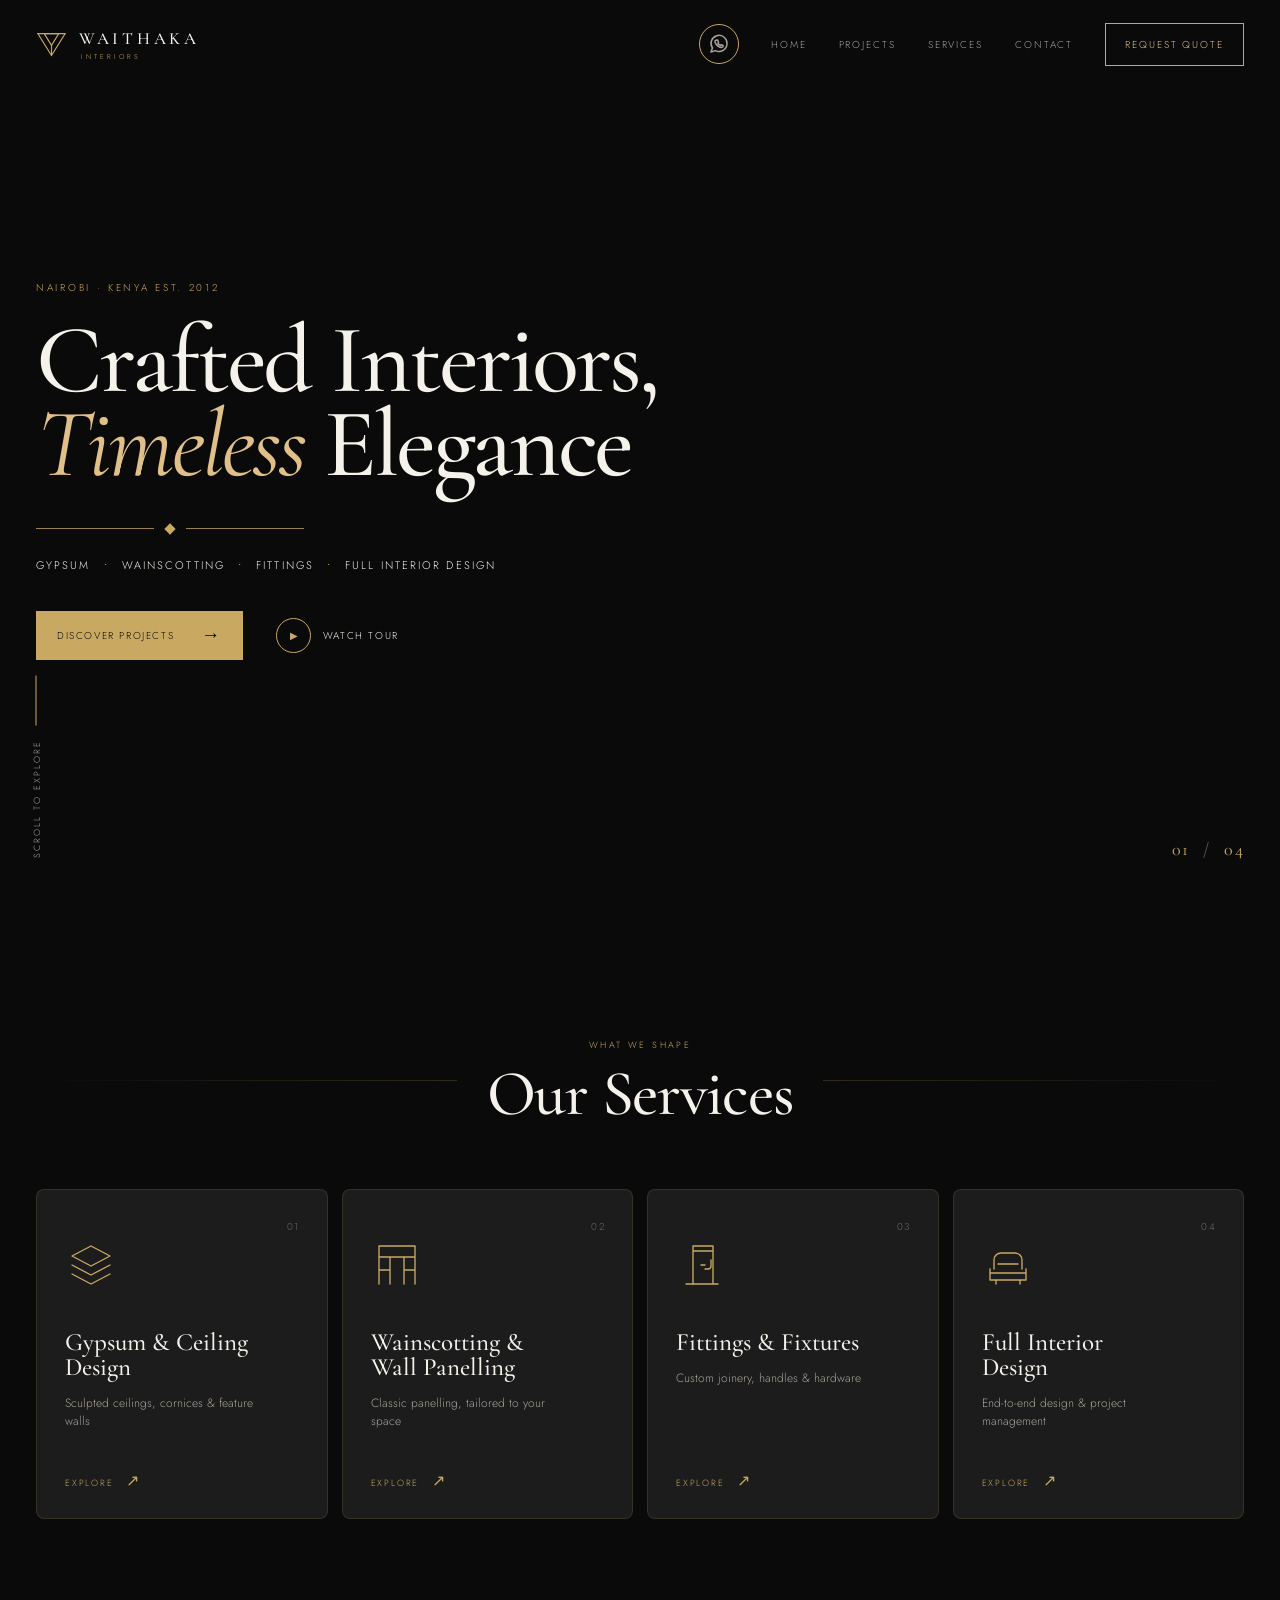
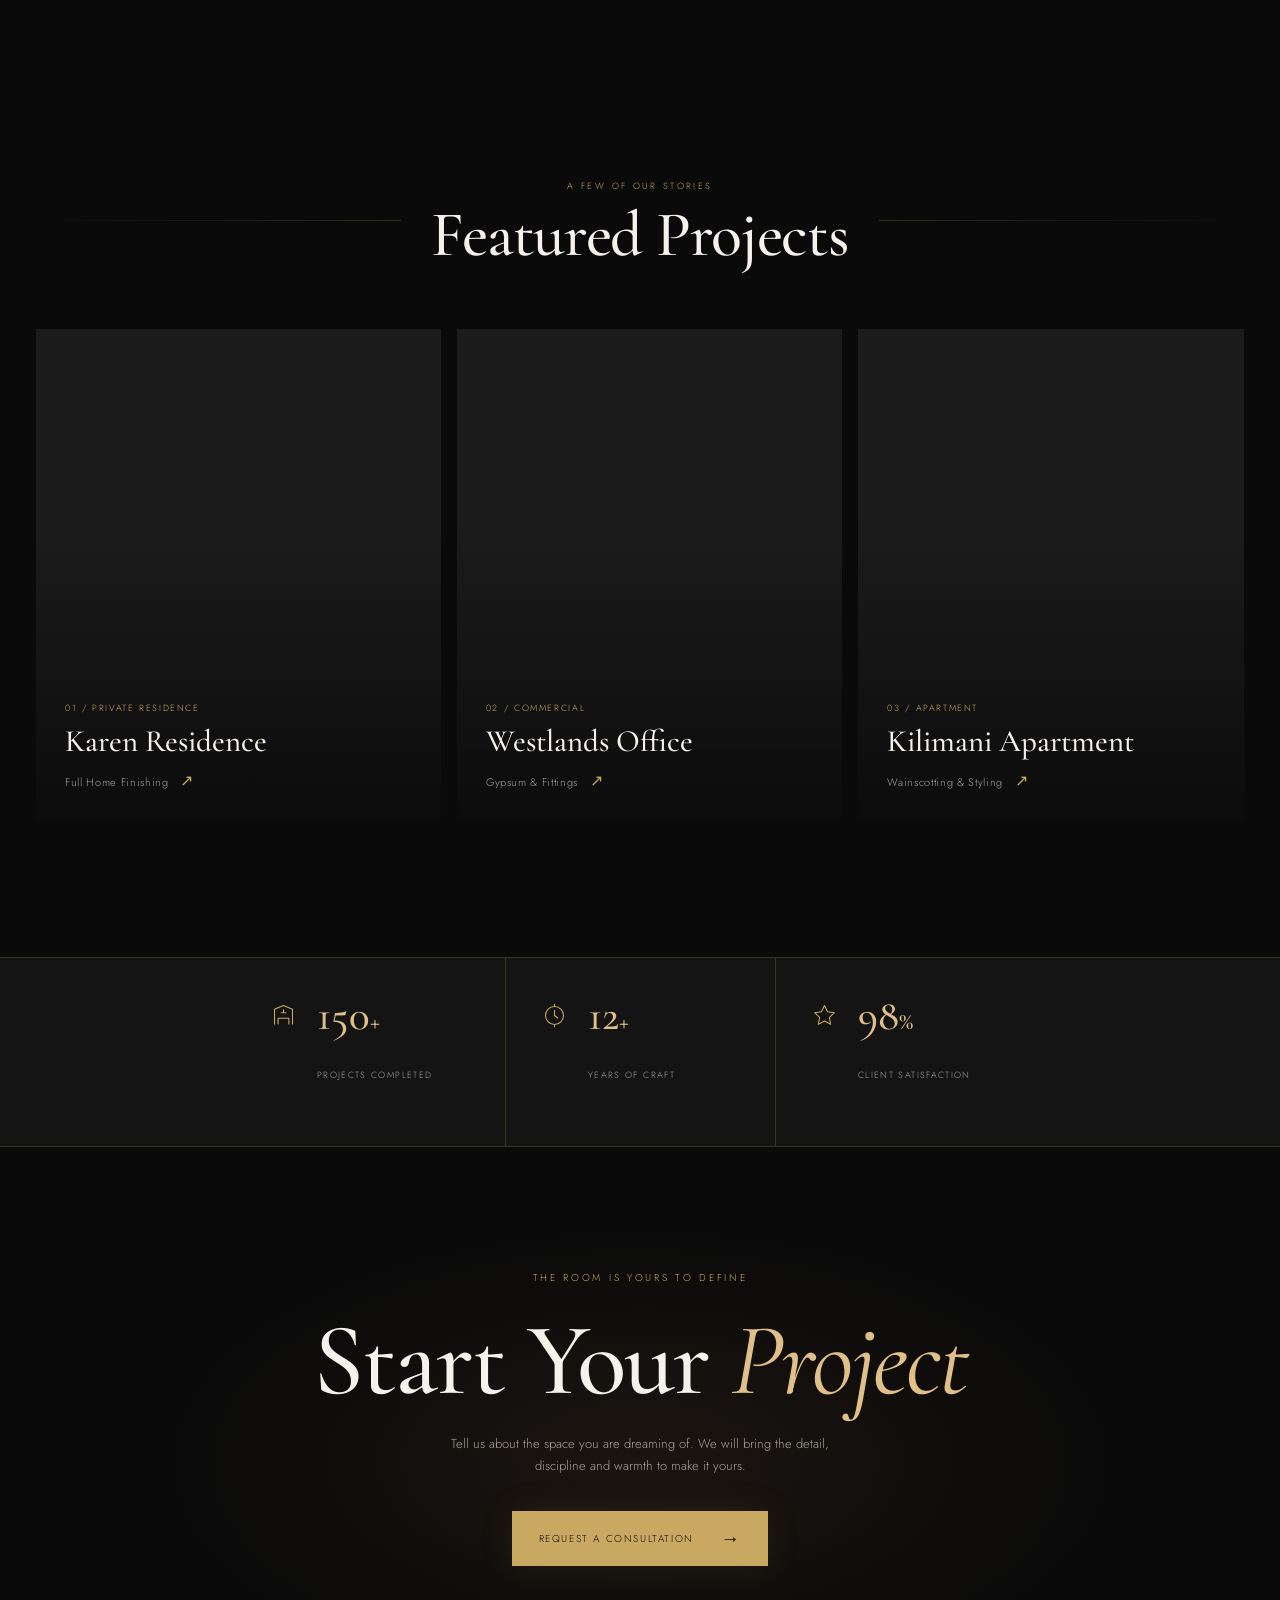
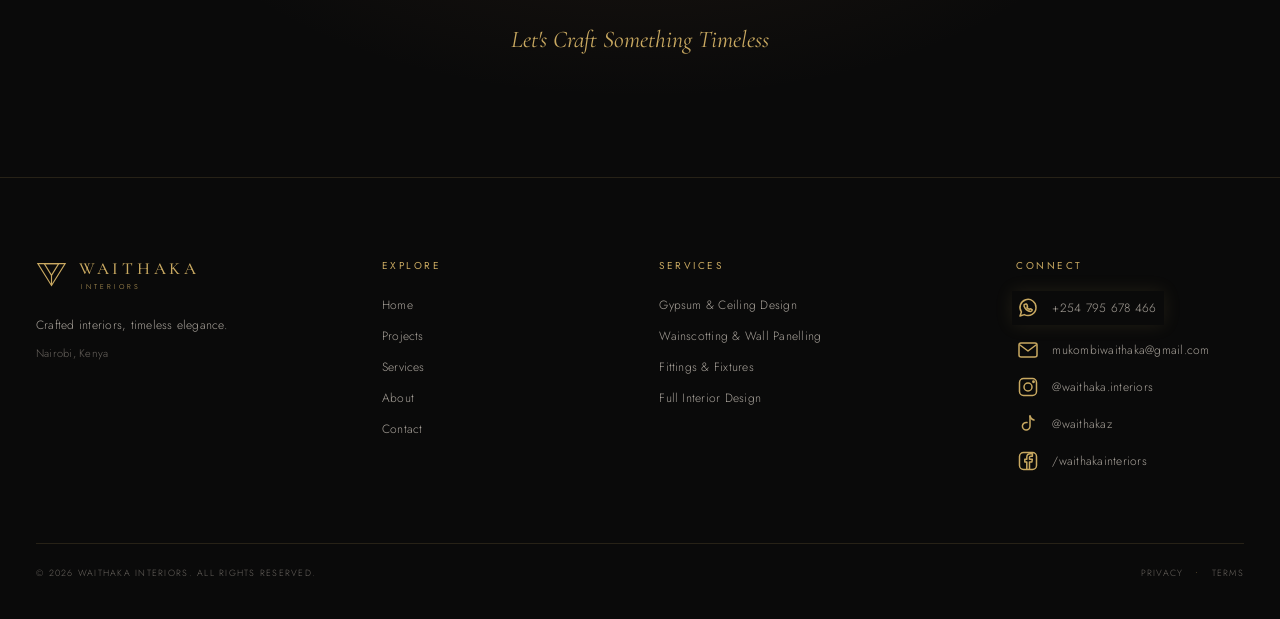
==== index.html @ 7f068653 "first commit" ====
<!doctype html>
<html lang="en">
<head>
  <meta charset="UTF-8" />
  <meta name="viewport" content="width=device-width, initial-scale=1.0" />
  <meta name="description" content="Waithaka Interiors creates crafted, timeless spaces through gypsum, wainscotting, bespoke fittings and full interior design." />
  <title>Waithaka Interiors | Crafted Interiors</title>
  <link rel="preconnect" href="https://fonts.googleapis.com" />
  <link rel="preconnect" href="https://fonts.gstatic.com" crossorigin />
  <link href="https://fonts.googleapis.com/css2?family=Cormorant+Garamond:ital,wght@0,400;0,500;0,600;1,400;1,500&family=Jost:wght@300;400;500&display=swap" rel="stylesheet" />
  <link rel="stylesheet" href="style.css" />
</head>
<body>
  <header class="site-header">
    <nav class="nav-shell" aria-label="Main navigation">
      <a class="brand" href="#home" aria-label="Waithaka Interiors home">
        <svg class="brand-mark" viewBox="0 0 34 34" aria-hidden="true"><path d="M2 5h30L17 29 2 5Z"/><path d="M9 5h16L17 18 9 5Z"/><path d="M17 18v11"/></svg>
        <span class="brand-copy"><strong>WAITHAKA</strong><small>INTERIORS</small></span>
      </a>
      <button class="menu-toggle" type="button" aria-label="Open menu" aria-expanded="false"><span></span><span></span></button>
      <div class="nav-links">
        <a class="nav-whatsapp" href="https://wa.me/2547XXXXXXXX" target="_blank" rel="noopener" aria-label="Chat on WhatsApp">
          <svg viewBox="0 0 24 24" aria-hidden="true"><path d="M20 11.5a8 8 0 0 1-11.7 7.1L4 20l1.4-4.1A8 8 0 1 1 20 11.5Z"/><path d="M9 8.5c.2-.5.5-.5.8-.5h.5c.2 0 .4.1.5.4l.7 1.6c.1.2.1.4-.1.6l-.5.6c.5 1 1.3 1.7 2.3 2.2l.6-.5c.2-.2.4-.2.6-.1l1.5.7c.3.1.4.3.3.6-.2.8-.7 1.3-1.5 1.4-2 .1-4.7-2.1-5.7-3.5-.8-1.2-1.2-2.8-.9-3.5Z"/></svg>
        </a>
        <a href="#home">Home</a>
        <a href="#projects">Projects</a>
        <a href="#services">Services</a>
        <a href="#contact">Contact</a>
        <a class="nav-quote" href="#contact">Request Quote</a>
      </div>
    </nav>
  </header>

  <main>
    <section class="hero" id="home">
      <div class="hero-content reveal">
        <p class="eyebrow">Nairobi · Kenya <span></span> Est. 2012</p>
        <h1>Crafted Interiors,<br /><em>Timeless</em> Elegance</h1>
        <div class="ornament" aria-hidden="true"><span></span><i></i><span></span></div>
        <p class="hero-subline">Gypsum <b>•</b> Wainscotting <b>•</b> Fittings <b>•</b> Full Interior Design</p>
        <div class="hero-actions">
          <a class="button button-gold" href="#projects">Discover Projects <span>→</span></a>
          <button class="tour-button" type="button" data-tour><span class="play-icon">▶</span> Watch Tour</button>
        </div>
      </div>
      <div class="hero-scroll"><span>Scroll to explore</span><i></i></div>
      <div class="hero-index">01 <span>/</span> 04</div>
    </section>

    <section class="section services-section" id="services">
      <div class="section-heading reveal"><div class="flourish"></div><div><p class="eyebrow">What we shape</p><h2>Our Services</h2></div><div class="flourish"></div></div>
      <div class="services-grid">
        <article class="service-card reveal"><div class="service-number">01</div><svg viewBox="0 0 52 52" aria-hidden="true"><path d="M7 17 26 7l19 10-19 10L7 17Z"/><path d="M7 26l19 10 19-10M7 35l19 10 19-10"/></svg><h3>Gypsum &amp; Ceiling Design</h3><p>Sculpted ceilings, cornices &amp; feature walls</p><a href="services/gypsum.html" aria-label="Learn about Gypsum and Ceiling Design">Explore <span>↗</span></a></article>
        <article class="service-card reveal"><div class="service-number">02</div><svg viewBox="0 0 52 52" aria-hidden="true"><path d="M8 45V7h36v38M8 18h36M19 18v27M33 18v27M8 31h11M33 31h11"/></svg><h3>Wainscotting &amp; Wall Panelling</h3><p>Classic panelling, tailored to your space</p><a href="services/wainscotting.html" aria-label="Learn about Wainscotting and Wall Panelling">Explore <span>↗</span></a></article>
        <article class="service-card reveal"><div class="service-number">03</div><svg viewBox="0 0 52 52" aria-hidden="true"><path d="M17 45V7h20v38M17 12h20M25 26h4M35 21v6a3 3 0 0 1-3 3h-3"/><path d="M10 45h32"/></svg><h3>Fittings &amp; Fixtures</h3><p>Custom joinery, handles &amp; hardware</p><a href="services/fittings.html" aria-label="Learn about Fittings and Fixtures">Explore <span>↗</span></a></article>
        <article class="service-card reveal"><div class="service-number">04</div><svg viewBox="0 0 52 52" aria-hidden="true"><path d="M8 30v11h36V30M12 30v-9a7 7 0 0 1 7-7h14a7 7 0 0 1 7 7v9M8 34h36M14 41v4M38 41v4M16 25h20"/></svg><h3>Full Interior Design</h3><p>End-to-end design &amp; project management</p><a href="services/full-interior-design.html" aria-label="Learn about Full Interior Design">Explore <span>↗</span></a></article>
      </div>
    </section>

    <section class="section projects-section" id="projects">
      <div class="section-heading reveal"><div class="flourish"></div><div><p class="eyebrow">A few of our stories</p><h2>Featured Projects</h2></div><div class="flourish"></div></div>
      <div class="projects-grid">
        <a class="project-card project-one reveal" href="#contact"><div class="project-image"></div><div class="project-meta"><p>01 / Private Residence</p><h3>Karen Residence</h3><span>Full Home Finishing <b>↗</b></span></div></a>
        <a class="project-card project-two reveal" href="#contact"><div class="project-image"></div><div class="project-meta"><p>02 / Commercial</p><h3>Westlands Office</h3><span>Gypsum &amp; Fittings <b>↗</b></span></div></a>
        <a class="project-card project-three reveal" href="#contact"><div class="project-image"></div><div class="project-meta"><p>03 / Apartment</p><h3>Kilimani Apartment</h3><span>Wainscotting &amp; Styling <b>↗</b></span></div></a>
      </div>
    </section>

    <section class="stats-section" aria-label="Studio statistics">
      <div class="stat"><svg viewBox="0 0 30 30" aria-hidden="true"><path d="M5 25V8l10-4 10 4v17M9 25v-7h12v7M12 12h6M15 8v4"/></svg><strong>150<span>+</span></strong><p>Projects Completed</p></div>
      <div class="stat"><svg viewBox="0 0 30 30" aria-hidden="true"><circle cx="15" cy="15" r="10"/><path d="M15 9v6l4 3M15 2v3M15 25v3"/></svg><strong>12<span>+</span></strong><p>Years of Craft</p></div>
      <div class="stat"><svg viewBox="0 0 30 30" aria-hidden="true"><path d="m15 4 3.4 6.8 7.6 1.1-5.5 5.3 1.3 7.5-6.8-3.6-6.8 3.6 1.3-7.5L4 11.9l7.6-1.1L15 4Z"/></svg><strong>98<span>%</span></strong><p>Client Satisfaction</p></div>
    </section>

    <section class="cta-section" id="contact">
      <p class="eyebrow reveal">The room is yours to define</p>
      <h2 class="reveal">Start Your <em>Project</em></h2>
      <p class="cta-copy reveal">Tell us about the space you are dreaming of. We will bring the detail, discipline and warmth to make it yours.</p>
      <a class="button button-gold button-large reveal" href="mailto:hello@waithakainteriors.co.ke">Request a Consultation <span>→</span></a>
      <p class="cta-signoff reveal">Let's Craft Something Timeless</p>
    </section>
  </main>

  <footer class="site-footer" id="footer">
    <div class="footer-grid">
      <div class="footer-brand">
        <a class="brand footer-brand-link" href="#home" aria-label="Waithaka Interiors home">
          <svg class="brand-mark" viewBox="0 0 34 34" aria-hidden="true"><path d="M2 5h30L17 29 2 5Z"/><path d="M9 5h16L17 18 9 5Z"/><path d="M17 18v11"/></svg>
          <span class="brand-copy"><strong>WAITHAKA</strong><small>INTERIORS</small></span>
        </a>
        <p>Crafted interiors, timeless elegance.</p>
        <span>Nairobi, Kenya</span>
      </div>
      <div class="footer-column"><h3>Explore</h3><a href="#home">Home</a><a href="#projects">Projects</a><a href="#services">Services</a><a href="#about">About</a><a href="#contact">Contact</a></div>
      <div class="footer-column"><h3>Services</h3><a href="services/gypsum.html">Gypsum &amp; Ceiling Design</a><a href="services/wainscotting.html">Wainscotting &amp; Wall Panelling</a><a href="services/fittings.html">Fittings &amp; Fixtures</a><a href="services/full-interior-design.html">Full Interior Design</a></div>
      <div class="footer-column footer-connect"><h3>Connect</h3>
        <a class="social-link whatsapp-link" href="https://wa.me/254795678466" target="_blank" rel="noopener"><svg viewBox="0 0 24 24" aria-hidden="true"><path d="M20 11.5a8 8 0 0 1-11.7 7.1L4 20l1.4-4.1A8 8 0 1 1 20 11.5Z"/><path d="M9 8.5c.2-.5.5-.5.8-.5h.5c.2 0 .4.1.5.4l.7 1.6c.1.2.1.4-.1.6l-.5.6c.5 1 1.3 1.7 2.3 2.2l.6-.5c.2-.2.4-.2.6-.1l1.5.7c.3.1.4.3.3.6-.2.8-.7 1.3-1.5 1.4-2 .1-4.7-2.1-5.7-3.5-.8-1.2-1.2-2.8-.9-3.5Z"/></svg><span>+254 795 678 466</span></a>
        <a class="social-link email-link" href="mailto:mukombiwaithaka@gmail.com"><svg viewBox="0 0 24 24" aria-hidden="true"><rect x="3" y="5" width="18" height="14" rx="2"/><path d="m4 7 8 6 8-6"/></svg><span>mukombiwaithaka@gmail.com</span></a>
        <a class="social-link" href="https://instagram.com/waithaka.interiors" target="_blank" rel="noopener"><svg viewBox="0 0 24 24" aria-hidden="true"><rect x="3.5" y="3.5" width="17" height="17" rx="4"/><circle cx="12" cy="12" r="4"/><circle cx="17.5" cy="6.7" r=".7"/></svg><span>@waithaka.interiors</span></a>
        <a class="social-link" href="https://tiktok.com/@waithakaz" target="_blank" rel="noopener"><svg viewBox="0 0 24 24" aria-hidden="true"><path d="M14 4v10.2a3.8 3.8 0 1 1-3-3.7"/><path d="M14 4c.5 2.2 1.8 3.5 4 4"/></svg><span>@waithakaz</span></a>
        <a class="social-link" href="https://facebook.com/waithakainteriors" target="_blank" rel="noopener"><svg viewBox="0 0 24 24" aria-hidden="true"><rect x="3.5" y="3.5" width="17" height="17" rx="4"/><path d="M13.5 20v-7h2.4l.4-2.7h-2.8V8.6c0-.8.2-1.4 1.4-1.4h1.5V4.8c-.3 0-1.1-.1-2.1-.1-2.1 0-3.5 1.3-3.5 3.6v2h-2v2.7h2v7"/></svg><span>/waithakainteriors</span></a>
      </div>
    </div>
    <div class="footer-bottom"><span>© 2026 Waithaka Interiors. All rights reserved.</span><div><a href="#footer">Privacy</a><i>•</i><a href="#footer">Terms</a></div></div>
  </footer>
  <div class="tour-modal" role="dialog" aria-modal="true" aria-label="Waithaka Interiors studio tour" hidden><button class="modal-close" type="button" aria-label="Close tour">×</button><div class="modal-content"><p class="eyebrow">A glimpse inside</p><h2>Spaces made<br /><em>to be felt.</em></h2><div class="tour-frame"><span>Tour film coming soon</span><i>✦</i></div></div></div>
  <script src="script.js"></script>
</body>
</html>
---- style.css ----
:root {
  --bg: #0a0a0a;
  --surface: #141414;
  --card: #1c1c1c;
  --gold: #c9a961;
  --gold-light: #e0c088;
  --gold-deep: #8a6d3a;
  --earth: #8b5e3c;
  --text: #f5f2ec;
  --muted: #a8a29a;
  --dim: #6b6660;
  --line: rgba(201, 169, 97, .2);
}

* { box-sizing: border-box; }
html { scroll-behavior: smooth; }
body { margin: 0; background: var(--bg); color: var(--text); font-family: 'Jost', sans-serif; font-weight: 300; }
a { color: inherit; text-decoration: none; }
button { color: inherit; font: inherit; }
.site-header { position: fixed; inset: 0 0 auto; z-index: 20; transition: background .4s, border-color .4s; border-bottom: 1px solid transparent; }
.site-header.scrolled { background: rgba(10, 10, 10, .88); backdrop-filter: blur(12px); border-color: var(--line); }
.nav-shell { width: min(1240px, calc(100% - 72px)); height: 88px; margin: auto; display: flex; align-items: center; justify-content: space-between; gap: 2rem; }
.brand { display: flex; align-items: center; gap: 12px; flex-shrink: 0; }
.brand-mark { width: 31px; height: 31px; fill: none; stroke: var(--gold); stroke-width: 1.25; }
.brand-copy { display: flex; flex-direction: column; line-height: 1; gap: 5px; }
.brand-copy strong { font: 500 17px 'Cormorant Garamond', serif; letter-spacing: .22em; }
.brand-copy small { color: var(--gold); font-size: 7px; letter-spacing: .42em; padding-left: 2px; }
.nav-links { display: flex; align-items: center; gap: 2rem; font-size: 10px; letter-spacing: .19em; text-transform: uppercase; }
.nav-links > a:not(.nav-quote) { color: var(--muted); transition: color .25s; }
.nav-links > a:not(.nav-quote):hover { color: var(--gold-light); }
.nav-quote { padding: 13px 19px; border: 1px solid var(--gold); color: var(--gold-light); transition: .25s; }
.nav-quote:hover { background: var(--gold); color: var(--bg); }
.menu-toggle { display: none; background: none; border: 0; width: 38px; padding: 9px 0; cursor: pointer; }
.menu-toggle span { display: block; width: 27px; height: 1px; background: var(--gold); margin: 6px 0; transition: .3s; }
.hero { min-height: 100vh; position: relative; display: flex; align-items: center; overflow: hidden; background: linear-gradient(90deg, rgba(10,10,10,.93) 0%, rgba(10,10,10,.59) 47%, rgba(10,10,10,.35)), url('https://images.unsplash.com/photo-1618221195710-dd6b41faaea6?auto=format&fit=crop&w=2200&q=85') center/cover; }
.hero::after { content: ''; position: absolute; inset: 0; background: linear-gradient(0deg, rgba(10,10,10,.62), transparent 35%, rgba(10,10,10,.14)); pointer-events: none; }
.hero-content { position: relative; z-index: 1; width: min(1240px, calc(100% - 72px)); margin: 40px auto 0; }
.eyebrow { color: var(--gold); font-size: 10px; letter-spacing: .27em; text-transform: uppercase; margin: 0 0 24px; }
.hero h1 { font: 500 clamp(60px, 7.6vw, 112px)/.86 'Cormorant Garamond', serif; letter-spacing: -.03em; max-width: 790px; margin: 0; }
em { color: var(--gold-light); font-weight: 400; }
.ornament { width: 268px; display: flex; align-items: center; gap: 12px; margin: 38px 0 24px; }
.ornament span { height: 1px; background: var(--gold); flex: 1; opacity: .75; }
.ornament i { width: 8px; height: 8px; background: var(--gold); transform: rotate(45deg); }
.hero-subline { color: var(--text); font-size: 11px; letter-spacing: .19em; text-transform: uppercase; margin: 0; }
.hero-subline b { color: var(--gold); font-weight: 400; padding: 0 8px; }
.hero-actions { display: flex; gap: 27px; align-items: center; margin-top: 38px; }
.button { display: inline-flex; align-items: center; gap: 27px; font-size: 10px; letter-spacing: .16em; text-transform: uppercase; transition: .3s; }
.button-gold { padding: 17px 21px; background: var(--gold); color: var(--bg); }
.button-gold:hover { background: var(--gold-light); box-shadow: 0 0 28px rgba(201,169,97,.25); transform: translateY(-2px); }
.button span { font-size: 19px; line-height: 0; }
.tour-button { border: 0; background: none; display: flex; align-items: center; gap: 12px; font-size: 10px; letter-spacing: .16em; text-transform: uppercase; cursor: pointer; }
.play-icon { display: grid; place-items: center; width: 35px; height: 35px; border: 1px solid var(--gold); border-radius: 50%; color: var(--gold); font-size: 10px; padding-left: 2px; transition: .3s; }
.tour-button:hover .play-icon { background: var(--gold); color: var(--bg); }
.hero-scroll { position: absolute; z-index: 2; bottom: 36px; left: 36px; display: flex; align-items: center; gap: 14px; color: var(--muted); font-size: 9px; letter-spacing: .22em; text-transform: uppercase; transform: rotate(-90deg); transform-origin: left center; }
.hero-scroll i { display: block; width: 50px; height: 1px; background: var(--gold); }
.hero-index { position: absolute; z-index: 2; right: 36px; bottom: 40px; color: var(--gold); font: 18px 'Cormorant Garamond', serif; letter-spacing: .08em; }.hero-index span { color: var(--dim); padding: 0 8px; }
.section { width: min(1240px, calc(100% - 72px)); margin: auto; padding: 138px 0; }.services-section { padding-bottom: 148px; }.projects-section { padding-top: 112px; }
.section-heading { display: grid; grid-template-columns: 1fr auto 1fr; align-items: center; gap: 30px; margin-bottom: 66px; text-align: center; }.section-heading .eyebrow { margin-bottom: 14px; font-size: 9px; }.section-heading h2, .cta-section h2 { font: 500 clamp(44px, 5vw, 70px)/.9 'Cormorant Garamond', serif; margin: 0; letter-spacing: -.02em; }.flourish { height: 1px; background: linear-gradient(90deg, transparent, var(--line)); }.flourish:last-child { background: linear-gradient(90deg, var(--line), transparent); }
.services-grid { display: grid; grid-template-columns: repeat(4, 1fr); gap: 14px; }.service-card { min-height: 330px; position: relative; background: var(--card); border: 1px solid rgba(201,169,97,.15); border-radius: 8px; padding: 31px 28px 26px; transition: .35s; }.service-card:hover { border-color: rgba(201,169,97,.48); transform: translateY(-7px); box-shadow: 0 18px 30px rgba(0,0,0,.2); }.service-number { position: absolute; right: 27px; top: 29px; color: var(--dim); font-size: 10px; letter-spacing: .15em; }.service-card svg { width: 52px; height: 52px; fill: none; stroke: var(--gold); stroke-width: 1.35; stroke-linecap: round; stroke-linejoin: round; margin: 18px 0 33px; }.service-card h3 { font: 500 25px/1 'Cormorant Garamond', serif; margin: 0 0 14px; max-width: 190px; }.service-card p { color: var(--muted); font-size: 12px; line-height: 1.5; margin: 0; max-width: 190px; }.service-card a { position: absolute; bottom: 26px; color: var(--gold); font-size: 9px; letter-spacing: .2em; text-transform: uppercase; }.service-card a span { font-size: 16px; margin-left: 8px; }
.projects-grid { display: grid; grid-template-columns: 1.05fr 1fr 1fr; gap: 16px; }.project-card { height: 490px; position: relative; overflow: hidden; background: var(--card); }.project-image { position: absolute; inset: 0; background-position: center; background-size: cover; transition: transform .8s cubic-bezier(.2,.7,.2,1); }.project-one .project-image { background-image: linear-gradient(0deg, rgba(10,10,10,.9), transparent 62%), url('https://images.unsplash.com/photo-1616486338812-3dadae4b4ace?auto=format&fit=crop&w=1200&q=85'); }.project-two .project-image { background-image: linear-gradient(0deg, rgba(10,10,10,.9), transparent 62%), url('https://images.unsplash.com/photo-1497366754035-f200968a6e72?auto=format&fit=crop&w=1200&q=85'); }.project-three .project-image { background-image: linear-gradient(0deg, rgba(10,10,10,.9), transparent 62%), url('https://images.unsplash.com/photo-1618220179428-22790b461013?auto=format&fit=crop&w=1200&q=85'); }.project-card:hover .project-image { transform: scale(1.06); }.project-meta { position: absolute; left: 29px; right: 25px; bottom: 27px; }.project-meta p { color: var(--gold); font-size: 9px; letter-spacing: .18em; text-transform: uppercase; margin: 0 0 12px; }.project-meta h3 { font: 500 31px/1 'Cormorant Garamond', serif; margin: 0 0 12px; }.project-meta span { color: var(--muted); font-size: 11px; letter-spacing: .06em; padding-bottom: 9px; position: relative; }.project-meta span::after { content: ''; position: absolute; left: 0; bottom: 0; width: 0; height: 1px; background: var(--gold); transition: width .4s; }.project-card:hover .project-meta span::after { width: calc(100% - 21px); }.project-meta b { color: var(--gold); font-size: 16px; margin-left: 8px; font-weight: 300; }
.stats-section { min-height: 190px; display: flex; justify-content: center; border-top: 1px solid var(--line); border-bottom: 1px solid var(--line); background: var(--surface); }.stat { width: 270px; padding: 39px 35px; display: grid; grid-template-columns: 32px 1fr; grid-template-rows: auto auto; column-gap: 15px; }.stat + .stat { border-left: 1px solid var(--line); }.stat svg { grid-row: 1 / 3; width: 27px; height: 27px; fill: none; stroke: var(--gold); stroke-width: 1.2; stroke-linejoin: round; margin-top: 5px; }.stat strong { color: var(--gold-light); font: 500 43px/.85 'Cormorant Garamond', serif; }.stat strong span { font-size: 25px; }.stat p { color: var(--muted); font-size: 9px; letter-spacing: .15em; text-transform: uppercase; margin: 9px 0 0; }
.cta-section { min-height: 630px; display: flex; flex-direction: column; align-items: center; justify-content: center; text-align: center; padding: 100px 24px; background: radial-gradient(ellipse at center, rgba(139,94,60,.13), transparent 53%); }.cta-section .eyebrow { margin-bottom: 29px; }.cta-section h2 { font-size: clamp(60px, 8vw, 108px); }.cta-copy { max-width: 390px; color: var(--muted); font-size: 13px; line-height: 1.7; margin: 27px 0 34px; }.button-large { padding: 20px 27px; box-shadow: 0 0 35px rgba(201,169,97,.1); }.cta-signoff { color: var(--gold); font: italic 400 24px 'Cormorant Garamond', serif; margin: 59px 0 0; }
footer { width: min(1240px, calc(100% - 72px)); margin: auto; min-height: 82px; border-top: 1px solid var(--line); display: flex; align-items: center; justify-content: space-between; color: var(--dim); font-size: 9px; letter-spacing: .14em; text-transform: uppercase; }footer a { color: var(--gold); }.tour-modal { position: fixed; z-index: 40; inset: 0; display: grid; place-items: center; background: rgba(5,5,5,.93); backdrop-filter: blur(8px); padding: 30px; }.modal-content { width: min(760px, 100%); text-align: center; }.modal-content h2 { font: 500 72px/.8 'Cormorant Garamond', serif; margin: 0 0 35px; }.modal-content .eyebrow { margin-bottom: 20px; }.tour-frame { height: 320px; display: grid; place-items: center; border: 1px solid var(--line); background: linear-gradient(rgba(10,10,10,.45), rgba(10,10,10,.8)), url('https://images.unsplash.com/photo-1600607687939-ce8a6c25118c?auto=format&fit=crop&w=1400&q=80') center/cover; color: var(--gold-light); font: italic 25px 'Cormorant Garamond', serif; }.tour-frame i { color: var(--gold); font-style: normal; font-size: 29px; }.modal-close { position: absolute; top: 25px; right: 35px; border: 0; background: none; color: var(--gold); font-size: 36px; line-height: 1; cursor: pointer; font-weight: 200; }
.reveal { opacity: 0; transform: translateY(22px); transition: opacity .8s ease, transform .8s ease; }.reveal.visible { opacity: 1; transform: none; }.services-grid .reveal:nth-child(2), .projects-grid .reveal:nth-child(2) { transition-delay: .1s; }.services-grid .reveal:nth-child(3), .projects-grid .reveal:nth-child(3) { transition-delay: .2s; }.services-grid .reveal:nth-child(4) { transition-delay: .3s; }
@media (max-width: 900px) { .nav-shell, .hero-content, .section, footer { width: min(100% - 48px, 700px); }.nav-links { gap: 1.1rem; }.services-grid { grid-template-columns: repeat(2, 1fr); }.projects-grid { grid-template-columns: repeat(2, 1fr); }.project-card:last-child { grid-column: span 2; height: 390px; }.hero h1 { font-size: clamp(62px, 10vw, 90px); }.stat { width: 220px; padding-left: 22px; padding-right: 22px; } }
@media (max-width: 767px) { .site-header { background: rgba(10,10,10,.76); }.nav-shell { height: 74px; width: calc(100% - 40px); }.menu-toggle { display: block; }.nav-links { position: fixed; inset: 74px 0 0; background: rgba(10,10,10,.97); backdrop-filter: blur(16px); flex-direction: column; justify-content: center; gap: 27px; transform: translateX(100%); transition: transform .4s; }.nav-links.open { transform: translateX(0); }.nav-links > a:not(.nav-quote) { font: 400 26px 'Cormorant Garamond', serif; letter-spacing: .07em; color: var(--text); }.nav-quote { margin-top: 10px; }.menu-toggle.active span:first-child { transform: translateY(3px) rotate(45deg); }.menu-toggle.active span:last-child { transform: translateY(-4px) rotate(-45deg); }.hero { min-height: 760px; background-position: 60% center; }.hero-content { width: calc(100% - 40px); margin-top: 70px; }.hero h1 { font-size: clamp(55px, 16vw, 82px); }.hero-subline { font-size: 9px; letter-spacing: .12em; line-height: 2; max-width: 270px; }.hero-subline b { padding: 0 4px; }.ornament { margin: 30px 0 20px; width: 185px; }.hero-actions { align-items: flex-start; flex-direction: column; gap: 20px; }.hero-scroll { left: 16px; bottom: 31px; }.hero-index { right: 20px; bottom: 35px; }.section { width: calc(100% - 40px); padding: 90px 0; }.section-heading { grid-template-columns: 34px 1fr 34px; gap: 14px; margin-bottom: 43px; }.section-heading h2 { font-size: 48px; }.section-heading .eyebrow { white-space: nowrap; font-size: 7px; }.services-grid, .projects-grid { grid-template-columns: 1fr; gap: 12px; }.service-card { min-height: 290px; }.project-card, .project-card:last-child { grid-column: auto; height: 430px; }.stats-section { min-height: 0; display: grid; grid-template-columns: repeat(3, 1fr); }.stat { width: auto; display: block; padding: 30px 12px; text-align: center; }.stat + .stat { border-left: 1px solid var(--line); }.stat svg { margin: 0 auto 12px; display: block; }.stat strong { display: block; font-size: 36px; }.stat p { font-size: 7px; letter-spacing: .1em; line-height: 1.4; }.cta-section { min-height: 580px; padding: 80px 20px; }.cta-section h2 { font-size: 68px; }.cta-copy { font-size: 12px; }.cta-signoff { font-size: 21px; margin-top: 47px; }footer { width: calc(100% - 40px); font-size: 7px; gap: 15px; }footer span:nth-child(2) { display: none; }.modal-content h2 { font-size: 58px; }.tour-frame { height: 240px; }.modal-close { right: 20px; } }
.tour-modal[hidden] { display: none; }

.nav-whatsapp { width: 40px; height: 40px; display: grid; place-items: center; border: 1px solid var(--gold); border-radius: 50%; color: var(--gold); transition: .25s; }
.nav-whatsapp svg { width: 24px; height: 24px; fill: none; stroke: currentColor; stroke-width: 1.5; stroke-linecap: round; stroke-linejoin: round; }
.nav-whatsapp:hover { background: var(--gold); color: var(--bg); }
.site-footer { width: 100%; max-width: none; min-height: 0; margin: 0; padding: 80px max(36px, calc((100% - 1240px) / 2)) 40px; display: block; border-top: 1px solid rgba(201, 169, 97, .15); background: var(--bg); color: var(--muted); font-size: 12px; letter-spacing: .02em; text-transform: none; }
.footer-grid { display: grid; grid-template-columns: 1.3fr 1fr 1.35fr 1fr; gap: 50px; padding-bottom: 70px; }
.footer-brand-link { margin-bottom: 25px; }
.footer-brand p { margin: 0 0 10px; color: var(--muted); font-size: 12px; }
.footer-brand > span { color: var(--dim); font-size: 11px; }
.footer-column { display: flex; flex-direction: column; align-items: flex-start; gap: 13px; }
.footer-column h3 { margin: 0 0 10px; color: var(--gold); font-size: 10px; font-weight: 400; letter-spacing: .25em; text-transform: uppercase; }
.footer-column > a { color: var(--muted); font-size: 12px; transition: color .25s, transform .25s; }
.footer-column > a:hover { color: var(--gold-light); }
.social-link { display: flex; align-items: center; gap: 12px; }
.social-link svg { width: 24px; height: 24px; flex: 0 0 24px; fill: none; stroke: var(--gold); stroke-width: 1.5; stroke-linecap: round; stroke-linejoin: round; transition: filter .25s; }
.social-link:hover { transform: translateX(4px); }
.social-link:hover svg { filter: drop-shadow(0 0 5px rgba(201, 169, 97, .35)); }
.whatsapp-link { padding: 5px 8px 5px 4px; margin: -5px 0 0 -4px; box-shadow: 0 0 18px rgba(201, 169, 97, .12); }
.footer-bottom { display: flex; justify-content: space-between; align-items: center; gap: 20px; padding-top: 22px; border-top: 1px solid rgba(201, 169, 97, .15); color: var(--dim); font-size: 9px; letter-spacing: .14em; text-transform: uppercase; }
.footer-bottom div { display: flex; align-items: center; gap: 12px; }.footer-bottom a { color: var(--dim); }.footer-bottom a:hover { color: var(--gold); }.footer-bottom i { color: var(--gold); font-style: normal; }

@media (max-width: 900px) {
  .site-footer { padding-left: 24px; padding-right: 24px; }
  .footer-grid { grid-template-columns: repeat(2, 1fr); row-gap: 55px; }
}

@media (max-width: 767px) {
  .nav-links { align-items: center; padding: 35px 20px; }
  .nav-links .nav-whatsapp { order: -1; margin-bottom: 5px; }
  .site-footer { padding: 65px 20px 30px; text-align: center; }
  .footer-grid { grid-template-columns: 1fr; gap: 47px; padding-bottom: 55px; }
  .footer-brand, .footer-column { align-items: center; }
  .footer-brand-link { margin-bottom: 20px; }
  .footer-connect { width: 100%; }
  .social-link { flex-direction: column; gap: 6px; }
  .social-link:hover { transform: translateY(-2px); }
  .whatsapp-link { padding: 7px 13px; margin: -7px 0 2px; }
  .footer-bottom { flex-direction: column; gap: 15px; padding-top: 20px; line-height: 1.6; }
}
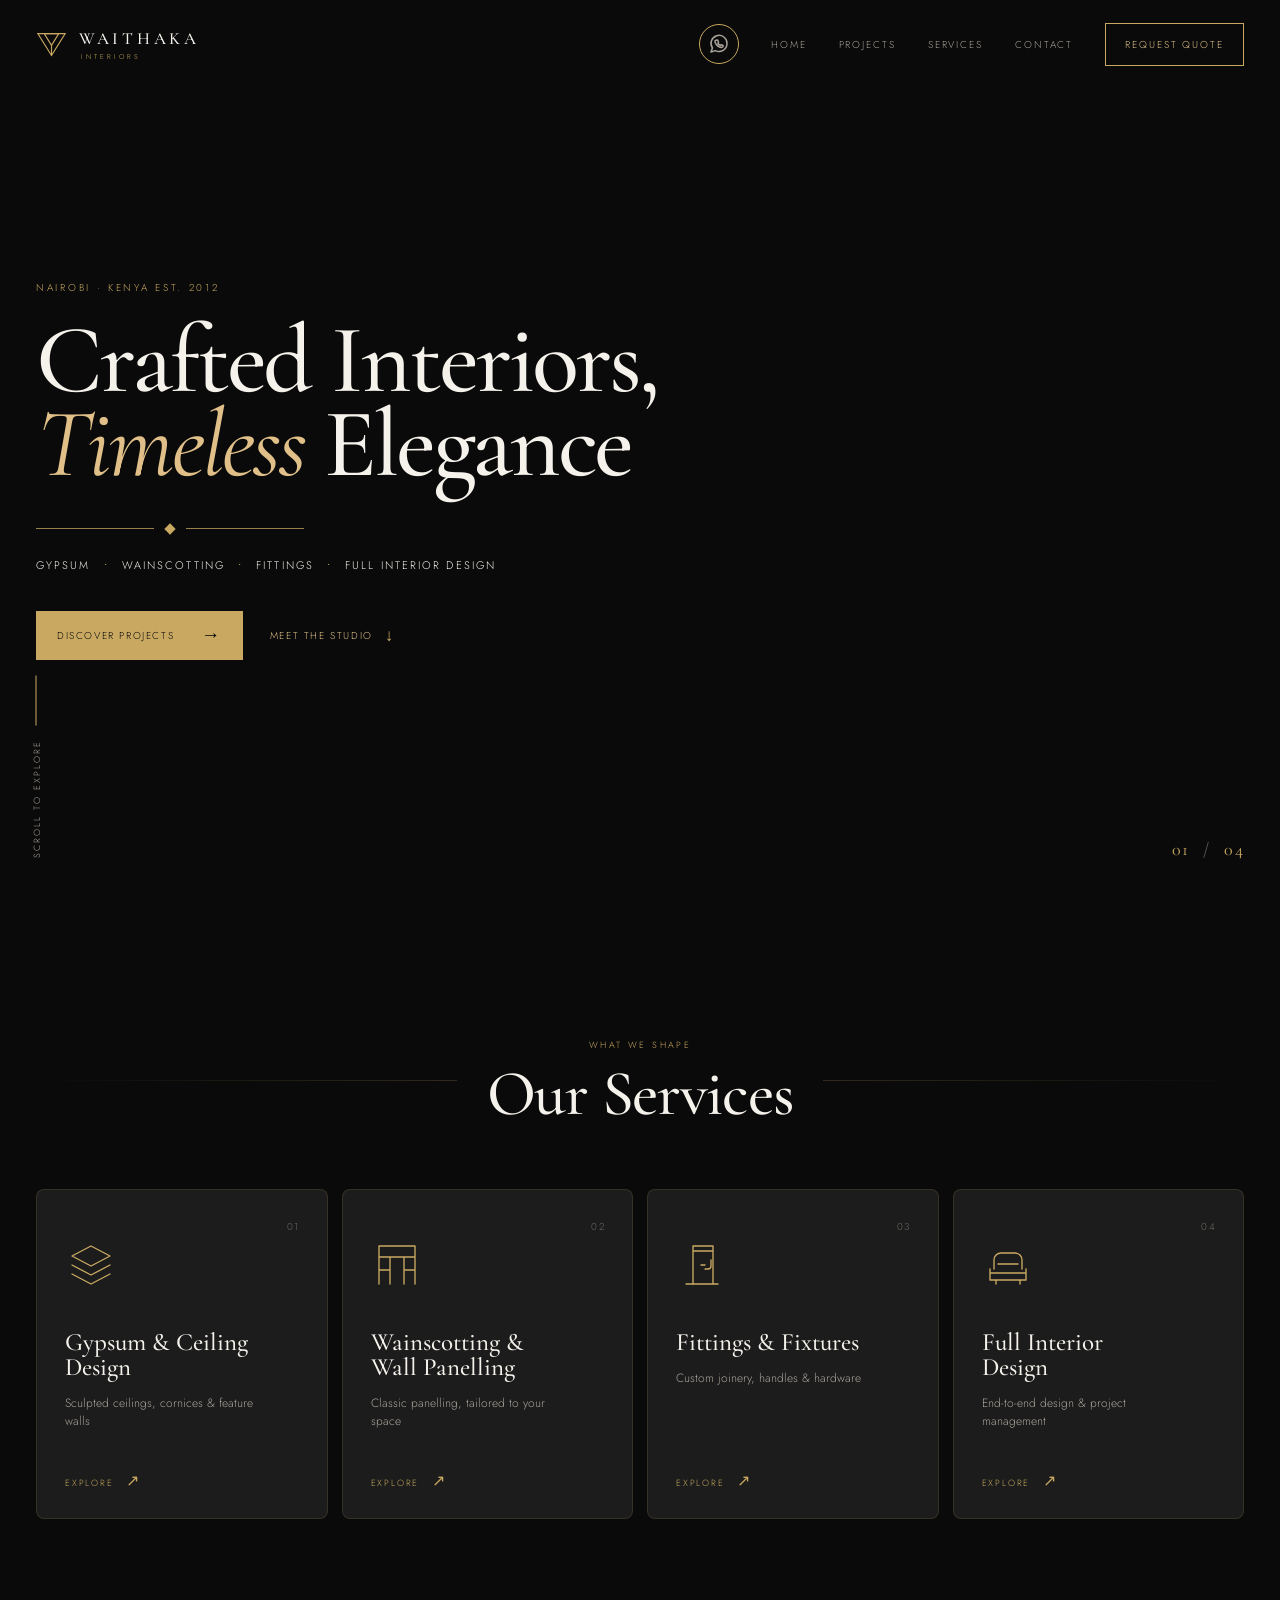
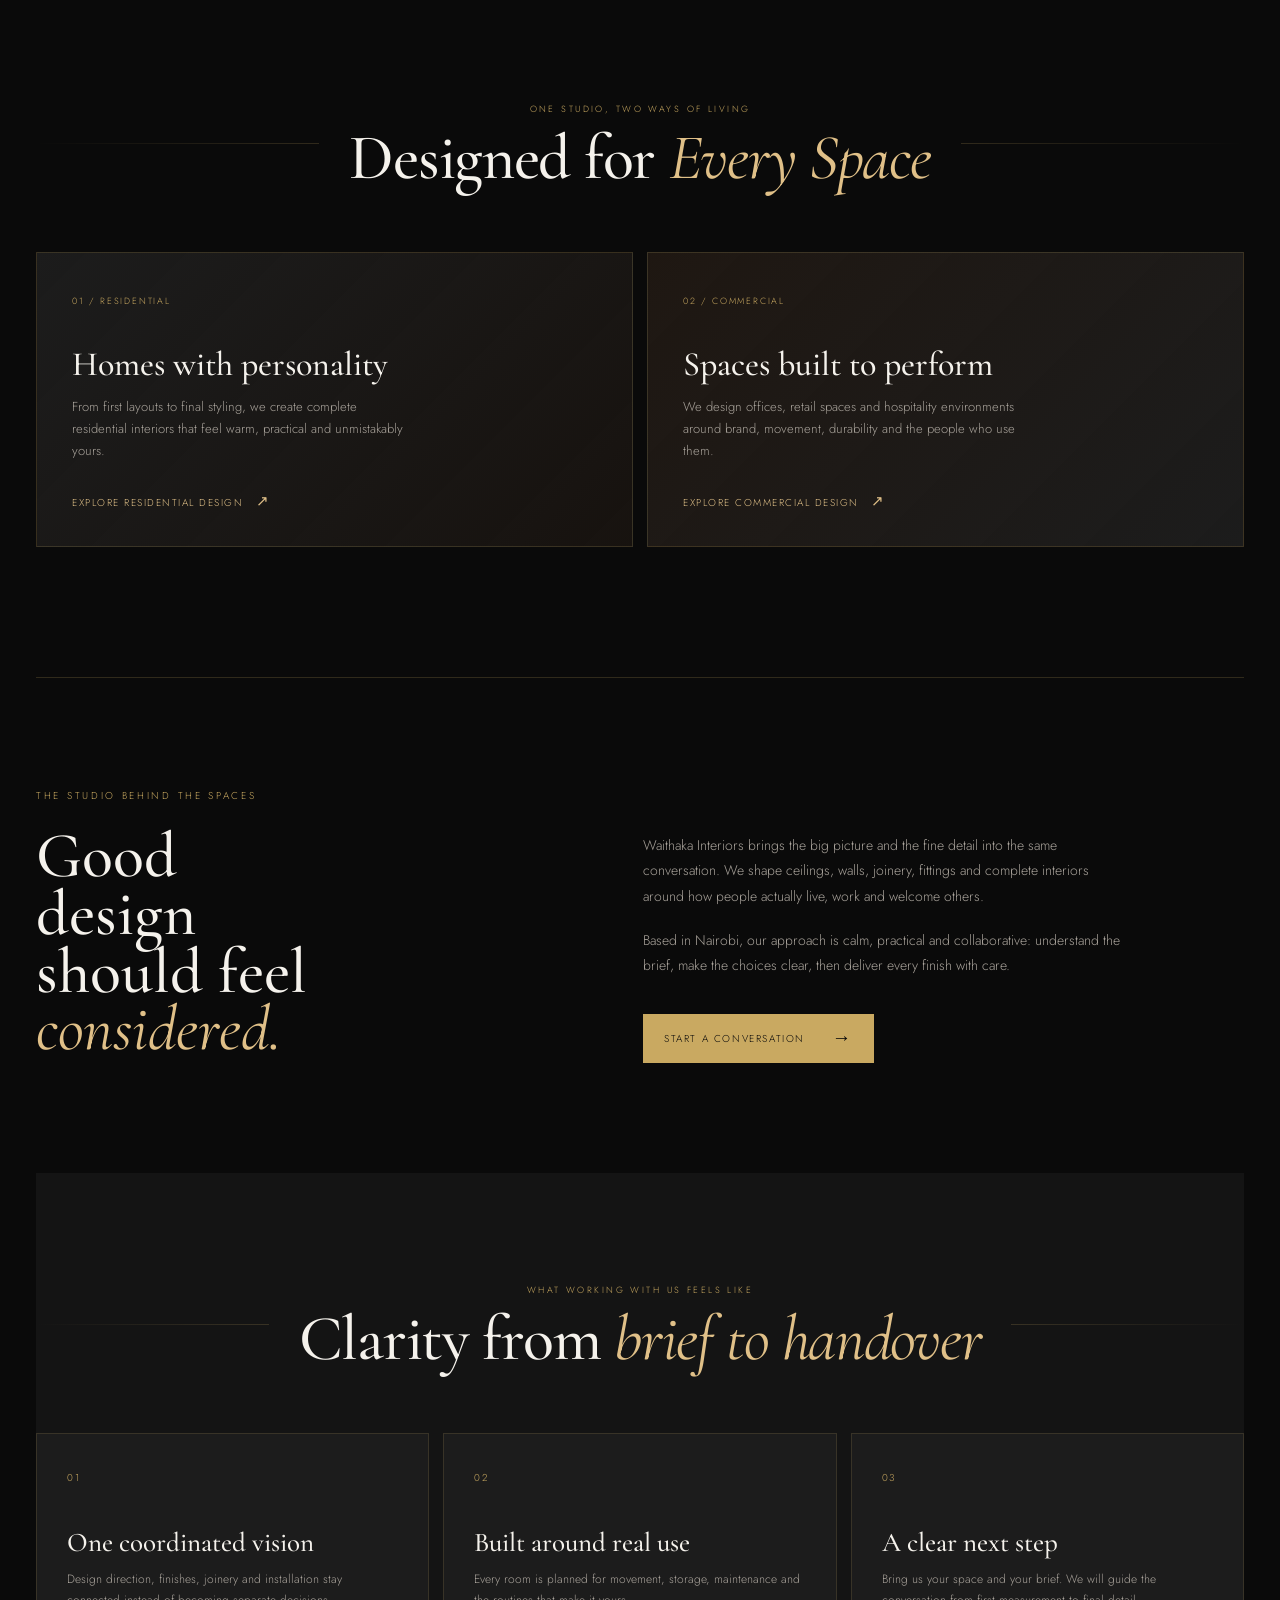
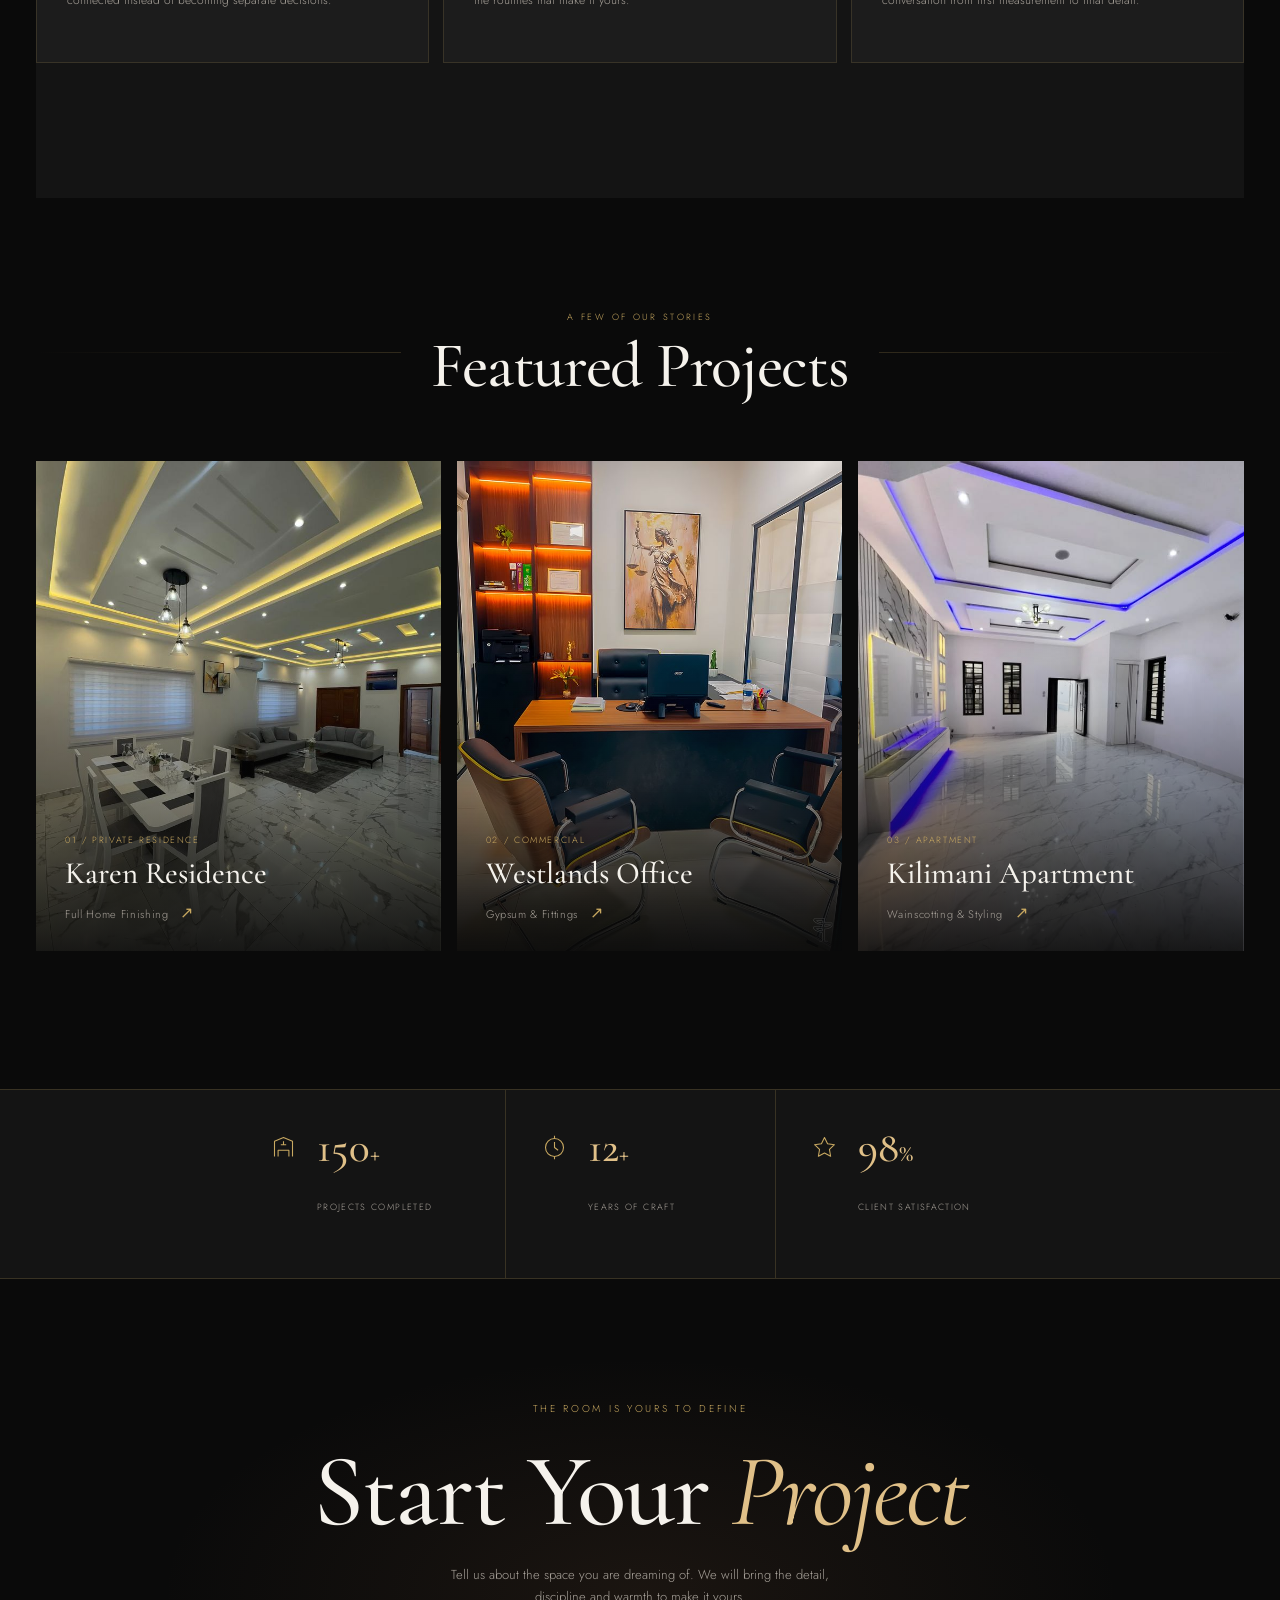
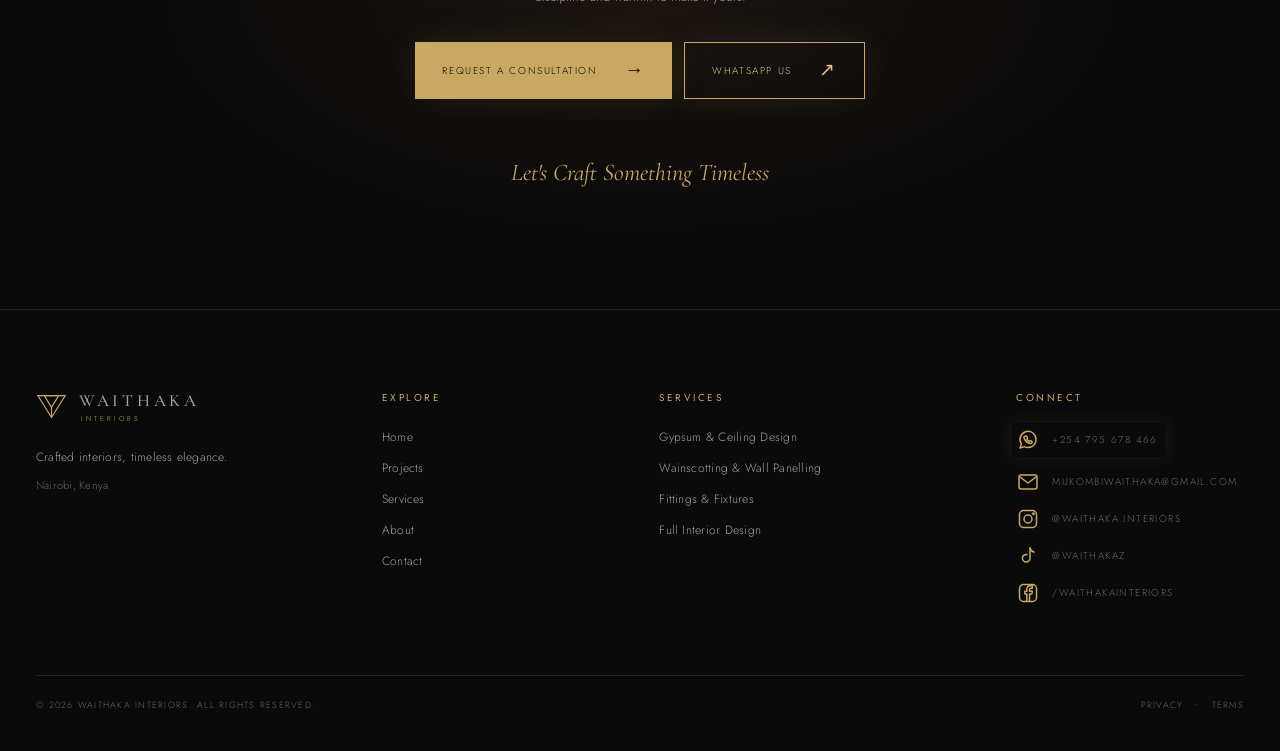
==== commit 779fafd8: "3" ====
--- a/index.html
+++ b/index.html
@@ -19,7 +19,7 @@
       </a>
       <button class="menu-toggle" type="button" aria-label="Open menu" aria-expanded="false"><span></span><span></span></button>
       <div class="nav-links">
-        <a class="nav-whatsapp" href="https://wa.me/2547XXXXXXXX" target="_blank" rel="noopener" aria-label="Chat on WhatsApp">
+        <a class="nav-whatsapp" href="https://wa.me/254795678466" target="_blank" rel="noopener" aria-label="Chat on WhatsApp">
           <svg viewBox="0 0 24 24" aria-hidden="true"><path d="M20 11.5a8 8 0 0 1-11.7 7.1L4 20l1.4-4.1A8 8 0 1 1 20 11.5Z"/><path d="M9 8.5c.2-.5.5-.5.8-.5h.5c.2 0 .4.1.5.4l.7 1.6c.1.2.1.4-.1.6l-.5.6c.5 1 1.3 1.7 2.3 2.2l.6-.5c.2-.2.4-.2.6-.1l1.5.7c.3.1.4.3.3.6-.2.8-.7 1.3-1.5 1.4-2 .1-4.7-2.1-5.7-3.5-.8-1.2-1.2-2.8-.9-3.5Z"/></svg>
         </a>
         <a href="#home">Home</a>
@@ -40,7 +40,7 @@
         <p class="hero-subline">Gypsum <b>•</b> Wainscotting <b>•</b> Fittings <b>•</b> Full Interior Design</p>
         <div class="hero-actions">
           <a class="button button-gold" href="#projects">Discover Projects <span>→</span></a>
-          <button class="tour-button" type="button" data-tour><span class="play-icon">▶</span> Watch Tour</button>
+          <a class="hero-text-link" href="#about">Meet the studio <span aria-hidden="true">↓</span></a>
         </div>
       </div>
       <div class="hero-scroll"><span>Scroll to explore</span><i></i></div>
@@ -50,20 +50,40 @@
     <section class="section services-section" id="services">
       <div class="section-heading reveal"><div class="flourish"></div><div><p class="eyebrow">What we shape</p><h2>Our Services</h2></div><div class="flourish"></div></div>
       <div class="services-grid">
-        <article class="service-card reveal"><div class="service-number">01</div><svg viewBox="0 0 52 52" aria-hidden="true"><path d="M7 17 26 7l19 10-19 10L7 17Z"/><path d="M7 26l19 10 19-10M7 35l19 10 19-10"/></svg><h3>Gypsum &amp; Ceiling Design</h3><p>Sculpted ceilings, cornices &amp; feature walls</p><a href="services/gypsum.html" aria-label="Learn about Gypsum and Ceiling Design">Explore <span>↗</span></a></article>
-        <article class="service-card reveal"><div class="service-number">02</div><svg viewBox="0 0 52 52" aria-hidden="true"><path d="M8 45V7h36v38M8 18h36M19 18v27M33 18v27M8 31h11M33 31h11"/></svg><h3>Wainscotting &amp; Wall Panelling</h3><p>Classic panelling, tailored to your space</p><a href="services/wainscotting.html" aria-label="Learn about Wainscotting and Wall Panelling">Explore <span>↗</span></a></article>
-        <article class="service-card reveal"><div class="service-number">03</div><svg viewBox="0 0 52 52" aria-hidden="true"><path d="M17 45V7h20v38M17 12h20M25 26h4M35 21v6a3 3 0 0 1-3 3h-3"/><path d="M10 45h32"/></svg><h3>Fittings &amp; Fixtures</h3><p>Custom joinery, handles &amp; hardware</p><a href="services/fittings.html" aria-label="Learn about Fittings and Fixtures">Explore <span>↗</span></a></article>
-        <article class="service-card reveal"><div class="service-number">04</div><svg viewBox="0 0 52 52" aria-hidden="true"><path d="M8 30v11h36V30M12 30v-9a7 7 0 0 1 7-7h14a7 7 0 0 1 7 7v9M8 34h36M14 41v4M38 41v4M16 25h20"/></svg><h3>Full Interior Design</h3><p>End-to-end design &amp; project management</p><a href="services/full-interior-design.html" aria-label="Learn about Full Interior Design">Explore <span>↗</span></a></article>
+        <a class="service-card reveal" href="services/gypsum.html" aria-label="Learn about Gypsum and Ceiling Design"><div class="service-number">01</div><svg viewBox="0 0 52 52" aria-hidden="true"><path d="M7 17 26 7l19 10-19 10L7 17Z"/><path d="M7 26l19 10 19-10M7 35l19 10 19-10"/></svg><h3>Gypsum &amp; Ceiling Design</h3><p>Sculpted ceilings, cornices &amp; feature walls</p><span class="service-card__explore">Explore <b aria-hidden="true">↗</b></span></a>
+        <a class="service-card reveal" href="services/wainscotting.html" aria-label="Learn about Wainscotting and Wall Panelling"><div class="service-number">02</div><svg viewBox="0 0 52 52" aria-hidden="true"><path d="M8 45V7h36v38M8 18h36M19 18v27M33 18v27M8 31h11M33 31h11"/></svg><h3>Wainscotting &amp; Wall Panelling</h3><p>Classic panelling, tailored to your space</p><span class="service-card__explore">Explore <b aria-hidden="true">↗</b></span></a>
+        <a class="service-card reveal" href="services/fittings.html" aria-label="Learn about Fittings and Fixtures"><div class="service-number">03</div><svg viewBox="0 0 52 52" aria-hidden="true"><path d="M17 45V7h20v38M17 12h20M25 26h4M35 21v6a3 3 0 0 1-3 3h-3"/><path d="M10 45h32"/></svg><h3>Fittings &amp; Fixtures</h3><p>Custom joinery, handles &amp; hardware</p><span class="service-card__explore">Explore <b aria-hidden="true">↗</b></span></a>
+        <a class="service-card reveal" href="services/full-interior-design.html" aria-label="Learn about Full Interior Design"><div class="service-number">04</div><svg viewBox="0 0 52 52" aria-hidden="true"><path d="M8 30v11h36V30M12 30v-9a7 7 0 0 1 7-7h14a7 7 0 0 1 7 7v9M8 34h36M14 41v4M38 41v4M16 25h20"/></svg><h3>Full Interior Design</h3><p>End-to-end design &amp; project management</p><span class="service-card__explore">Explore <b aria-hidden="true">↗</b></span></a>
+      </div>
+    </section>
+
+    <section class="section design-scope-section" aria-labelledby="design-scope-title">
+      <div class="section-heading reveal"><div class="flourish"></div><div><p class="eyebrow">One studio, two ways of living</p><h2 id="design-scope-title">Designed for <em>Every Space</em></h2></div><div class="flourish"></div></div>
+      <div class="design-scope-grid">
+        <article class="design-scope-card reveal"><span class="design-scope-card__number">01 / Residential</span><h3>Homes with personality</h3><p>From first layouts to final styling, we create complete residential interiors that feel warm, practical and unmistakably yours.</p><a href="services/full-interior-design.html">Explore residential design <span aria-hidden="true">↗</span></a></article>
+        <article class="design-scope-card reveal"><span class="design-scope-card__number">02 / Commercial</span><h3>Spaces built to perform</h3><p>We design offices, retail spaces and hospitality environments around brand, movement, durability and the people who use them.</p><a href="services/full-interior-design.html">Explore commercial design <span aria-hidden="true">↗</span></a></article>
+      </div>
+    </section>
+
+    <section class="section about-section" id="about" aria-labelledby="about-title">
+      <div class="about-grid">
+        <div class="about-heading reveal"><p class="eyebrow">The studio behind the spaces</p><h2 id="about-title">Good design should feel <em>considered.</em></h2></div>
+        <div class="about-copy reveal"><p>Waithaka Interiors brings the big picture and the fine detail into the same conversation. We shape ceilings, walls, joinery, fittings and complete interiors around how people actually live, work and welcome others.</p><p>Based in Nairobi, our approach is calm, practical and collaborative: understand the brief, make the choices clear, then deliver every finish with care.</p><a class="button button-gold" href="#contact">Start a conversation <span aria-hidden="true">→</span></a></div>
+      </div>
+    </section>
+
+    <section class="section trust-section" aria-labelledby="trust-title">
+      <div class="section-heading reveal"><div class="flourish"></div><div><p class="eyebrow">What working with us feels like</p><h2 id="trust-title">Clarity from <em>brief to handover</em></h2></div><div class="flourish"></div></div>
+      <div class="trust-grid">
+        <article class="trust-card reveal"><span>01</span><h3>One coordinated vision</h3><p>Design direction, finishes, joinery and installation stay connected instead of becoming separate decisions.</p></article>
+        <article class="trust-card reveal"><span>02</span><h3>Built around real use</h3><p>Every room is planned for movement, storage, maintenance and the routines that make it yours.</p></article>
+        <article class="trust-card reveal"><span>03</span><h3>A clear next step</h3><p>Bring us your space and your brief. We will guide the conversation from first measurement to final detail.</p></article>
       </div>
     </section>
 
     <section class="section projects-section" id="projects">
       <div class="section-heading reveal"><div class="flourish"></div><div><p class="eyebrow">A few of our stories</p><h2>Featured Projects</h2></div><div class="flourish"></div></div>
-      <div class="projects-grid">
-        <a class="project-card project-one reveal" href="#contact"><div class="project-image"></div><div class="project-meta"><p>01 / Private Residence</p><h3>Karen Residence</h3><span>Full Home Finishing <b>↗</b></span></div></a>
-        <a class="project-card project-two reveal" href="#contact"><div class="project-image"></div><div class="project-meta"><p>02 / Commercial</p><h3>Westlands Office</h3><span>Gypsum &amp; Fittings <b>↗</b></span></div></a>
-        <a class="project-card project-three reveal" href="#contact"><div class="project-image"></div><div class="project-meta"><p>03 / Apartment</p><h3>Kilimani Apartment</h3><span>Wainscotting &amp; Styling <b>↗</b></span></div></a>
-      </div>
+      <div class="projects-grid" id="featuredProjects" aria-live="polite"><p class="projects-loading">Loading featured projects...</p></div>
     </section>
 
     <section class="stats-section" aria-label="Studio statistics">
@@ -76,7 +96,7 @@
       <p class="eyebrow reveal">The room is yours to define</p>
       <h2 class="reveal">Start Your <em>Project</em></h2>
       <p class="cta-copy reveal">Tell us about the space you are dreaming of. We will bring the detail, discipline and warmth to make it yours.</p>
-      <a class="button button-gold button-large reveal" href="mailto:hello@waithakainteriors.co.ke">Request a Consultation <span>→</span></a>
+      <div class="cta-actions reveal"><a class="button button-gold button-large" href="mailto:mukombiwaithaka@gmail.com">Request a Consultation <span>→</span></a><a class="button button-outline button-large" href="https://wa.me/254795678466" target="_blank" rel="noopener">WhatsApp Us <span>↗</span></a></div>
       <p class="cta-signoff reveal">Let's Craft Something Timeless</p>
     </section>
   </main>
@@ -103,7 +123,6 @@
     </div>
     <div class="footer-bottom"><span>© 2026 Waithaka Interiors. All rights reserved.</span><div><a href="#footer">Privacy</a><i>•</i><a href="#footer">Terms</a></div></div>
   </footer>
-  <div class="tour-modal" role="dialog" aria-modal="true" aria-label="Waithaka Interiors studio tour" hidden><button class="modal-close" type="button" aria-label="Close tour">×</button><div class="modal-content"><p class="eyebrow">A glimpse inside</p><h2>Spaces made<br /><em>to be felt.</em></h2><div class="tour-frame"><span>Tour film coming soon</span><i>✦</i></div></div></div>
   <script src="script.js"></script>
 </body>
 </html>
--- a/style.css
+++ b/style.css
@@ -48,19 +48,23 @@
 .button-gold { padding: 17px 21px; background: var(--gold); color: var(--bg); }
 .button-gold:hover { background: var(--gold-light); box-shadow: 0 0 28px rgba(201,169,97,.25); transform: translateY(-2px); }
 .button span { font-size: 19px; line-height: 0; }
-.tour-button { border: 0; background: none; display: flex; align-items: center; gap: 12px; font-size: 10px; letter-spacing: .16em; text-transform: uppercase; cursor: pointer; }
-.play-icon { display: grid; place-items: center; width: 35px; height: 35px; border: 1px solid var(--gold); border-radius: 50%; color: var(--gold); font-size: 10px; padding-left: 2px; transition: .3s; }
-.tour-button:hover .play-icon { background: var(--gold); color: var(--bg); }
+.hero-text-link { display: inline-flex; align-items: center; gap: 12px; color: var(--gold-light); font-size: 10px; letter-spacing: .16em; text-transform: uppercase; }
+.hero-text-link span { color: var(--gold); font-size: 17px; transition: transform .25s; }
+.hero-text-link:hover span { transform: translateY(3px); }
 .hero-scroll { position: absolute; z-index: 2; bottom: 36px; left: 36px; display: flex; align-items: center; gap: 14px; color: var(--muted); font-size: 9px; letter-spacing: .22em; text-transform: uppercase; transform: rotate(-90deg); transform-origin: left center; }
 .hero-scroll i { display: block; width: 50px; height: 1px; background: var(--gold); }
 .hero-index { position: absolute; z-index: 2; right: 36px; bottom: 40px; color: var(--gold); font: 18px 'Cormorant Garamond', serif; letter-spacing: .08em; }.hero-index span { color: var(--dim); padding: 0 8px; }
 .section { width: min(1240px, calc(100% - 72px)); margin: auto; padding: 138px 0; }.services-section { padding-bottom: 148px; }.projects-section { padding-top: 112px; }
 .section-heading { display: grid; grid-template-columns: 1fr auto 1fr; align-items: center; gap: 30px; margin-bottom: 66px; text-align: center; }.section-heading .eyebrow { margin-bottom: 14px; font-size: 9px; }.section-heading h2, .cta-section h2 { font: 500 clamp(44px, 5vw, 70px)/.9 'Cormorant Garamond', serif; margin: 0; letter-spacing: -.02em; }.flourish { height: 1px; background: linear-gradient(90deg, transparent, var(--line)); }.flourish:last-child { background: linear-gradient(90deg, var(--line), transparent); }
-.services-grid { display: grid; grid-template-columns: repeat(4, 1fr); gap: 14px; }.service-card { min-height: 330px; position: relative; background: var(--card); border: 1px solid rgba(201,169,97,.15); border-radius: 8px; padding: 31px 28px 26px; transition: .35s; }.service-card:hover { border-color: rgba(201,169,97,.48); transform: translateY(-7px); box-shadow: 0 18px 30px rgba(0,0,0,.2); }.service-number { position: absolute; right: 27px; top: 29px; color: var(--dim); font-size: 10px; letter-spacing: .15em; }.service-card svg { width: 52px; height: 52px; fill: none; stroke: var(--gold); stroke-width: 1.35; stroke-linecap: round; stroke-linejoin: round; margin: 18px 0 33px; }.service-card h3 { font: 500 25px/1 'Cormorant Garamond', serif; margin: 0 0 14px; max-width: 190px; }.service-card p { color: var(--muted); font-size: 12px; line-height: 1.5; margin: 0; max-width: 190px; }.service-card a { position: absolute; bottom: 26px; color: var(--gold); font-size: 9px; letter-spacing: .2em; text-transform: uppercase; }.service-card a span { font-size: 16px; margin-left: 8px; }
+.services-grid { display: grid; grid-template-columns: repeat(4, 1fr); gap: 14px; }.service-card { display: block; min-height: 330px; position: relative; background: var(--card); border: 1px solid rgba(201,169,97,.15); border-radius: 8px; padding: 31px 28px 26px; color: var(--text); text-decoration: none; transition: .35s; }.service-card:hover { border-color: rgba(201,169,97,.48); transform: translateY(-7px); box-shadow: 0 18px 30px rgba(0,0,0,.2); }.service-number { position: absolute; right: 27px; top: 29px; color: var(--dim); font-size: 10px; letter-spacing: .15em; }.service-card svg { width: 52px; height: 52px; fill: none; stroke: var(--gold); stroke-width: 1.35; stroke-linecap: round; stroke-linejoin: round; margin: 18px 0 33px; }.service-card h3 { font: 500 25px/1 'Cormorant Garamond', serif; margin: 0 0 14px; max-width: 190px; }.service-card p { color: var(--muted); font-size: 12px; line-height: 1.5; margin: 0; max-width: 190px; }
+.service-card__explore { position: absolute; bottom: 26px; color: var(--gold); font-size: 9px; letter-spacing: .2em; text-transform: uppercase; }.service-card__explore b { font-size: 16px; margin-left: 8px; font-weight: 400; }
+.design-scope-section { padding-top: 35px; padding-bottom: 130px; }.design-scope-grid { display: grid; grid-template-columns: repeat(2, minmax(0, 1fr)); gap: 14px; }.design-scope-card { min-height: 275px; padding: 34px 35px; border: 1px solid rgba(201,169,97,.18); background: linear-gradient(135deg, var(--card), rgba(139,94,60,.1)); }.design-scope-card:nth-child(2) { background: linear-gradient(135deg, rgba(139,94,60,.16), var(--card)); }.design-scope-card__number { color: var(--gold); font-size: 9px; letter-spacing: .2em; text-transform: uppercase; }.design-scope-card h3 { margin: 38px 0 14px; font: 500 34px/1 'Cormorant Garamond', serif; }.design-scope-card p { max-width: 42ch; margin: 0; color: var(--muted); font-size: 13px; line-height: 1.7; }.design-scope-card a { display: inline-block; margin-top: 28px; color: var(--gold-light); font-size: 10px; letter-spacing: .15em; text-transform: uppercase; }.design-scope-card a span { margin-left: 8px; font-size: 15px; }
+.about-section { padding-top: 110px; padding-bottom: 110px; border-top: 1px solid var(--line); }.about-grid { display: grid; grid-template-columns: .9fr 1.1fr; gap: clamp(3rem, 9vw, 9rem); align-items: start; }.about-heading h2 { max-width: 9ch; margin: 0; font: 500 clamp(44px, 5vw, 70px)/.9 'Cormorant Garamond', serif; }.about-copy { max-width: 54ch; padding-top: 2.8rem; }.about-copy p { color: var(--muted); font-size: 14px; line-height: 1.8; margin: 0 0 1.2rem; }.about-copy .button { margin-top: 1rem; }
+.trust-section { padding-top: 110px; padding-bottom: 135px; background: var(--surface); }.trust-grid { display: grid; grid-template-columns: repeat(3, 1fr); gap: 14px; }.trust-card { min-height: 230px; padding: 30px; border: 1px solid rgba(201,169,97,.16); background: var(--card); }.trust-card span { color: var(--gold); font-size: 10px; letter-spacing: .18em; }.trust-card h3 { margin: 42px 0 13px; font: 500 27px/1 'Cormorant Garamond', serif; }.trust-card p { margin: 0; color: var(--muted); font-size: 12px; line-height: 1.7; }
 .projects-grid { display: grid; grid-template-columns: 1.05fr 1fr 1fr; gap: 16px; }.project-card { height: 490px; position: relative; overflow: hidden; background: var(--card); }.project-image { position: absolute; inset: 0; background-position: center; background-size: cover; transition: transform .8s cubic-bezier(.2,.7,.2,1); }.project-one .project-image { background-image: linear-gradient(0deg, rgba(10,10,10,.9), transparent 62%), url('https://images.unsplash.com/photo-1616486338812-3dadae4b4ace?auto=format&fit=crop&w=1200&q=85'); }.project-two .project-image { background-image: linear-gradient(0deg, rgba(10,10,10,.9), transparent 62%), url('https://images.unsplash.com/photo-1497366754035-f200968a6e72?auto=format&fit=crop&w=1200&q=85'); }.project-three .project-image { background-image: linear-gradient(0deg, rgba(10,10,10,.9), transparent 62%), url('https://images.unsplash.com/photo-1618220179428-22790b461013?auto=format&fit=crop&w=1200&q=85'); }.project-card:hover .project-image { transform: scale(1.06); }.project-meta { position: absolute; left: 29px; right: 25px; bottom: 27px; }.project-meta p { color: var(--gold); font-size: 9px; letter-spacing: .18em; text-transform: uppercase; margin: 0 0 12px; }.project-meta h3 { font: 500 31px/1 'Cormorant Garamond', serif; margin: 0 0 12px; }.project-meta span { color: var(--muted); font-size: 11px; letter-spacing: .06em; padding-bottom: 9px; position: relative; }.project-meta span::after { content: ''; position: absolute; left: 0; bottom: 0; width: 0; height: 1px; background: var(--gold); transition: width .4s; }.project-card:hover .project-meta span::after { width: calc(100% - 21px); }.project-meta b { color: var(--gold); font-size: 16px; margin-left: 8px; font-weight: 300; }
 .stats-section { min-height: 190px; display: flex; justify-content: center; border-top: 1px solid var(--line); border-bottom: 1px solid var(--line); background: var(--surface); }.stat { width: 270px; padding: 39px 35px; display: grid; grid-template-columns: 32px 1fr; grid-template-rows: auto auto; column-gap: 15px; }.stat + .stat { border-left: 1px solid var(--line); }.stat svg { grid-row: 1 / 3; width: 27px; height: 27px; fill: none; stroke: var(--gold); stroke-width: 1.2; stroke-linejoin: round; margin-top: 5px; }.stat strong { color: var(--gold-light); font: 500 43px/.85 'Cormorant Garamond', serif; }.stat strong span { font-size: 25px; }.stat p { color: var(--muted); font-size: 9px; letter-spacing: .15em; text-transform: uppercase; margin: 9px 0 0; }
-.cta-section { min-height: 630px; display: flex; flex-direction: column; align-items: center; justify-content: center; text-align: center; padding: 100px 24px; background: radial-gradient(ellipse at center, rgba(139,94,60,.13), transparent 53%); }.cta-section .eyebrow { margin-bottom: 29px; }.cta-section h2 { font-size: clamp(60px, 8vw, 108px); }.cta-copy { max-width: 390px; color: var(--muted); font-size: 13px; line-height: 1.7; margin: 27px 0 34px; }.button-large { padding: 20px 27px; box-shadow: 0 0 35px rgba(201,169,97,.1); }.cta-signoff { color: var(--gold); font: italic 400 24px 'Cormorant Garamond', serif; margin: 59px 0 0; }
-footer { width: min(1240px, calc(100% - 72px)); margin: auto; min-height: 82px; border-top: 1px solid var(--line); display: flex; align-items: center; justify-content: space-between; color: var(--dim); font-size: 9px; letter-spacing: .14em; text-transform: uppercase; }footer a { color: var(--gold); }.tour-modal { position: fixed; z-index: 40; inset: 0; display: grid; place-items: center; background: rgba(5,5,5,.93); backdrop-filter: blur(8px); padding: 30px; }.modal-content { width: min(760px, 100%); text-align: center; }.modal-content h2 { font: 500 72px/.8 'Cormorant Garamond', serif; margin: 0 0 35px; }.modal-content .eyebrow { margin-bottom: 20px; }.tour-frame { height: 320px; display: grid; place-items: center; border: 1px solid var(--line); background: linear-gradient(rgba(10,10,10,.45), rgba(10,10,10,.8)), url('https://images.unsplash.com/photo-1600607687939-ce8a6c25118c?auto=format&fit=crop&w=1400&q=80') center/cover; color: var(--gold-light); font: italic 25px 'Cormorant Garamond', serif; }.tour-frame i { color: var(--gold); font-style: normal; font-size: 29px; }.modal-close { position: absolute; top: 25px; right: 35px; border: 0; background: none; color: var(--gold); font-size: 36px; line-height: 1; cursor: pointer; font-weight: 200; }
+.cta-section { min-height: 630px; display: flex; flex-direction: column; align-items: center; justify-content: center; text-align: center; padding: 100px 24px; background: radial-gradient(ellipse at center, rgba(139,94,60,.13), transparent 53%); }.cta-section .eyebrow { margin-bottom: 29px; }.cta-section h2 { font-size: clamp(60px, 8vw, 108px); }.cta-copy { max-width: 390px; color: var(--muted); font-size: 13px; line-height: 1.7; margin: 27px 0 34px; }.cta-actions { display: flex; flex-wrap: wrap; justify-content: center; gap: 12px; }.button-large { padding: 20px 27px; box-shadow: 0 0 35px rgba(201,169,97,.1); }.button-outline { border: 1px solid var(--gold); color: var(--gold-light); }.button-outline:hover { background: var(--gold); color: var(--bg); }.cta-signoff { color: var(--gold); font: italic 400 24px 'Cormorant Garamond', serif; margin: 59px 0 0; }
+.footer-placeholder { display: none; }
 .reveal { opacity: 0; transform: translateY(22px); transition: opacity .8s ease, transform .8s ease; }.reveal.visible { opacity: 1; transform: none; }.services-grid .reveal:nth-child(2), .projects-grid .reveal:nth-child(2) { transition-delay: .1s; }.services-grid .reveal:nth-child(3), .projects-grid .reveal:nth-child(3) { transition-delay: .2s; }.services-grid .reveal:nth-child(4) { transition-delay: .3s; }
 @media (max-width: 900px) { .nav-shell, .hero-content, .section, footer { width: min(100% - 48px, 700px); }.nav-links { gap: 1.1rem; }.services-grid { grid-template-columns: repeat(2, 1fr); }.projects-grid { grid-template-columns: repeat(2, 1fr); }.project-card:last-child { grid-column: span 2; height: 390px; }.hero h1 { font-size: clamp(62px, 10vw, 90px); }.stat { width: 220px; padding-left: 22px; padding-right: 22px; } }
 @media (max-width: 767px) { .site-header { background: rgba(10,10,10,.76); }.nav-shell { height: 74px; width: calc(100% - 40px); }.menu-toggle { display: block; }.nav-links { position: fixed; inset: 74px 0 0; background: rgba(10,10,10,.97); backdrop-filter: blur(16px); flex-direction: column; justify-content: center; gap: 27px; transform: translateX(100%); transition: transform .4s; }.nav-links.open { transform: translateX(0); }.nav-links > a:not(.nav-quote) { font: 400 26px 'Cormorant Garamond', serif; letter-spacing: .07em; color: var(--text); }.nav-quote { margin-top: 10px; }.menu-toggle.active span:first-child { transform: translateY(3px) rotate(45deg); }.menu-toggle.active span:last-child { transform: translateY(-4px) rotate(-45deg); }.hero { min-height: 760px; background-position: 60% center; }.hero-content { width: calc(100% - 40px); margin-top: 70px; }.hero h1 { font-size: clamp(55px, 16vw, 82px); }.hero-subline { font-size: 9px; letter-spacing: .12em; line-height: 2; max-width: 270px; }.hero-subline b { padding: 0 4px; }.ornament { margin: 30px 0 20px; width: 185px; }.hero-actions { align-items: flex-start; flex-direction: column; gap: 20px; }.hero-scroll { left: 16px; bottom: 31px; }.hero-index { right: 20px; bottom: 35px; }.section { width: calc(100% - 40px); padding: 90px 0; }.section-heading { grid-template-columns: 34px 1fr 34px; gap: 14px; margin-bottom: 43px; }.section-heading h2 { font-size: 48px; }.section-heading .eyebrow { white-space: nowrap; font-size: 7px; }.services-grid, .projects-grid { grid-template-columns: 1fr; gap: 12px; }.service-card { min-height: 290px; }.project-card, .project-card:last-child { grid-column: auto; height: 430px; }.stats-section { min-height: 0; display: grid; grid-template-columns: repeat(3, 1fr); }.stat { width: auto; display: block; padding: 30px 12px; text-align: center; }.stat + .stat { border-left: 1px solid var(--line); }.stat svg { margin: 0 auto 12px; display: block; }.stat strong { display: block; font-size: 36px; }.stat p { font-size: 7px; letter-spacing: .1em; line-height: 1.4; }.cta-section { min-height: 580px; padding: 80px 20px; }.cta-section h2 { font-size: 68px; }.cta-copy { font-size: 12px; }.cta-signoff { font-size: 21px; margin-top: 47px; }footer { width: calc(100% - 40px); font-size: 7px; gap: 15px; }footer span:nth-child(2) { display: none; }.modal-content h2 { font-size: 58px; }.tour-frame { height: 240px; }.modal-close { right: 20px; } }
@@ -79,12 +83,30 @@
 .footer-column > a { color: var(--muted); font-size: 12px; transition: color .25s, transform .25s; }
 .footer-column > a:hover { color: var(--gold-light); }
 .social-link { display: flex; align-items: center; gap: 12px; }
+.social-link span { color: var(--dim); font-size: 10px; letter-spacing: .14em; text-transform: uppercase; }
+.social-link strong { color: var(--muted); font-size: 12px; font-weight: 400; }
 .social-link svg { width: 24px; height: 24px; flex: 0 0 24px; fill: none; stroke: var(--gold); stroke-width: 1.5; stroke-linecap: round; stroke-linejoin: round; transition: filter .25s; }
 .social-link:hover { transform: translateX(4px); }
 .social-link:hover svg { filter: drop-shadow(0 0 5px rgba(201, 169, 97, .35)); }
 .whatsapp-link { padding: 5px 8px 5px 4px; margin: -5px 0 0 -4px; box-shadow: 0 0 18px rgba(201, 169, 97, .12); }
 .footer-bottom { display: flex; justify-content: space-between; align-items: center; gap: 20px; padding-top: 22px; border-top: 1px solid rgba(201, 169, 97, .15); color: var(--dim); font-size: 9px; letter-spacing: .14em; text-transform: uppercase; }
 .footer-bottom div { display: flex; align-items: center; gap: 12px; }.footer-bottom a { color: var(--dim); }.footer-bottom a:hover { color: var(--gold); }.footer-bottom i { color: var(--gold); font-style: normal; }
+
+@media (max-width: 767px) {
+  .design-scope-section { padding-top: 20px; padding-bottom: 90px; }
+  .design-scope-grid { grid-template-columns: 1fr; }
+  .design-scope-card { min-height: 245px; padding: 28px 25px; }
+  .design-scope-card h3 { margin-top: 30px; font-size: 31px; }
+  .about-section { padding-top: 80px; padding-bottom: 80px; }
+  .about-grid { grid-template-columns: 1fr; gap: 0; }
+  .about-heading h2 { max-width: 11ch; }
+  .about-copy { padding-top: 2rem; }
+  .trust-section { padding-top: 80px; padding-bottom: 90px; }
+  .trust-grid { grid-template-columns: 1fr; }
+  .trust-card { min-height: 0; }
+  .trust-card h3 { margin-top: 25px; }
+  .cta-actions { width: 100%; flex-direction: column; align-items: stretch; }
+}
 
 @media (max-width: 900px) {
   .site-footer { padding-left: 24px; padding-right: 24px; }
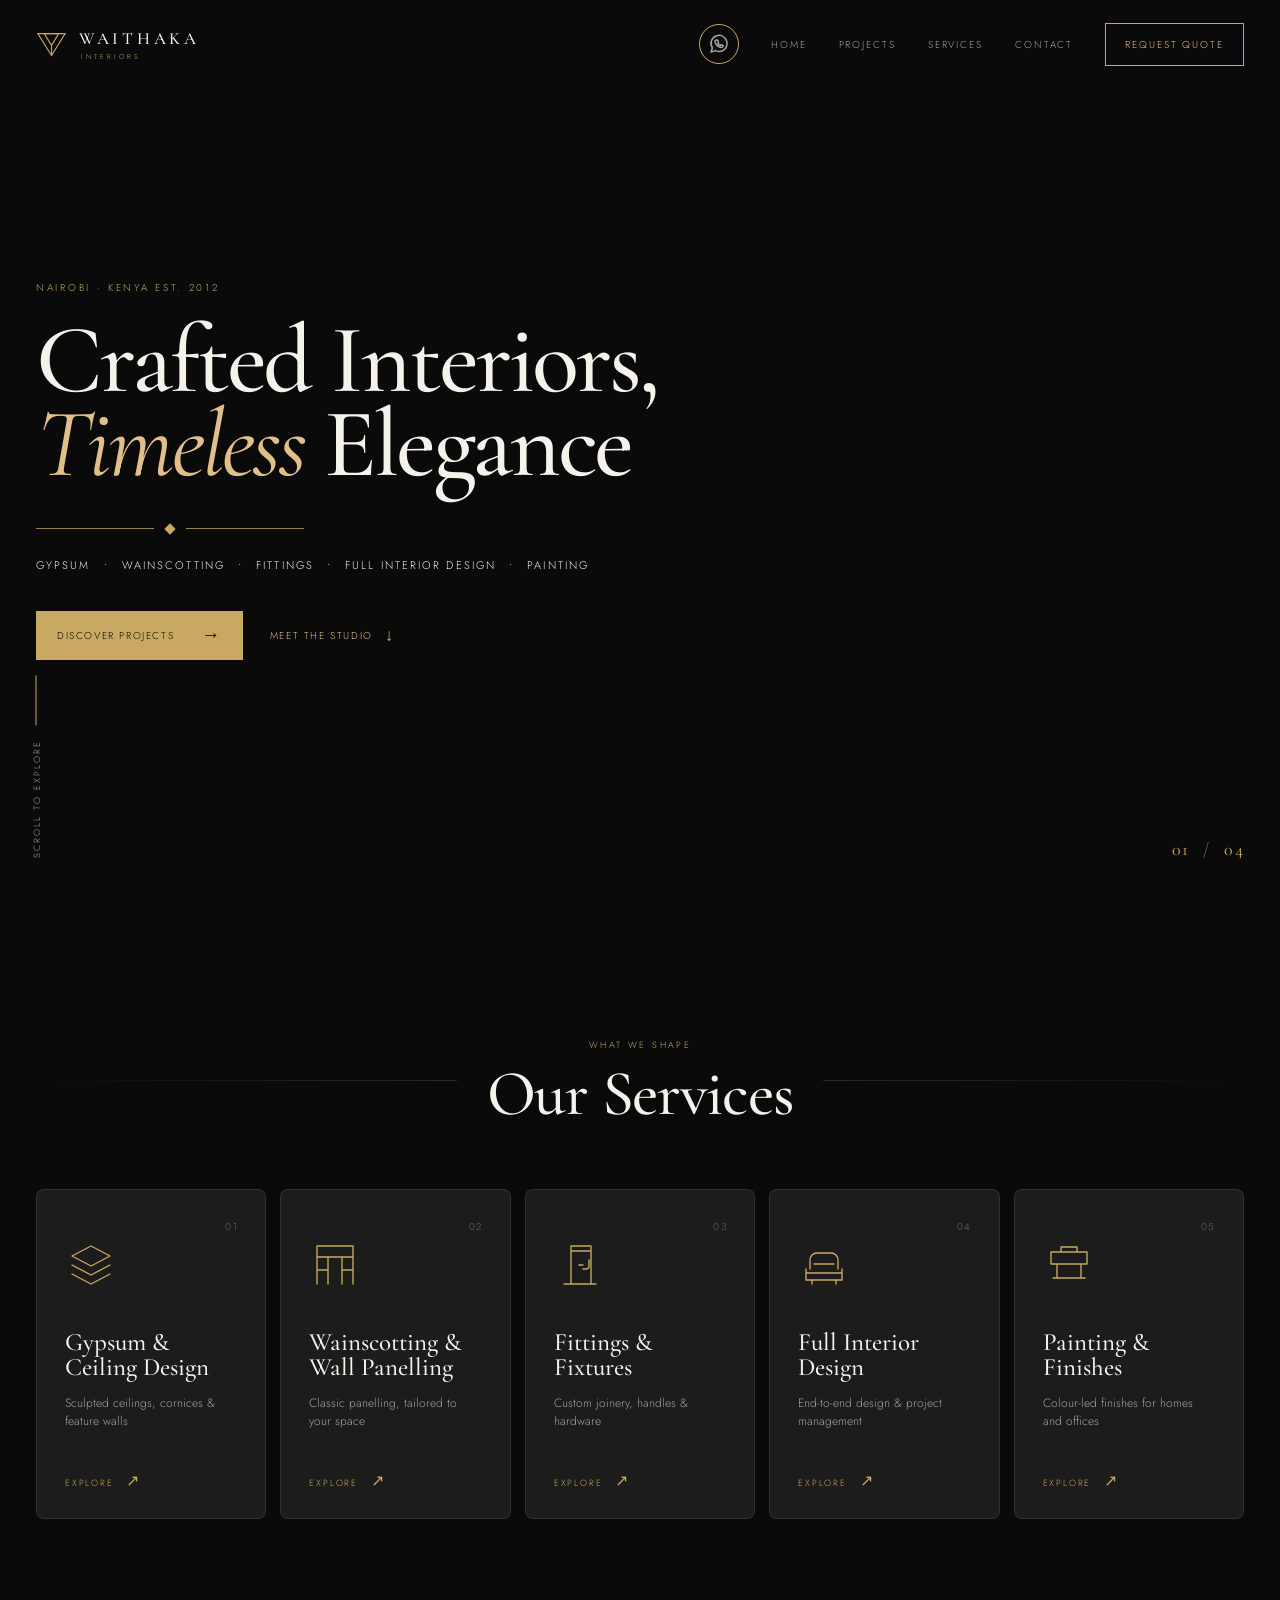
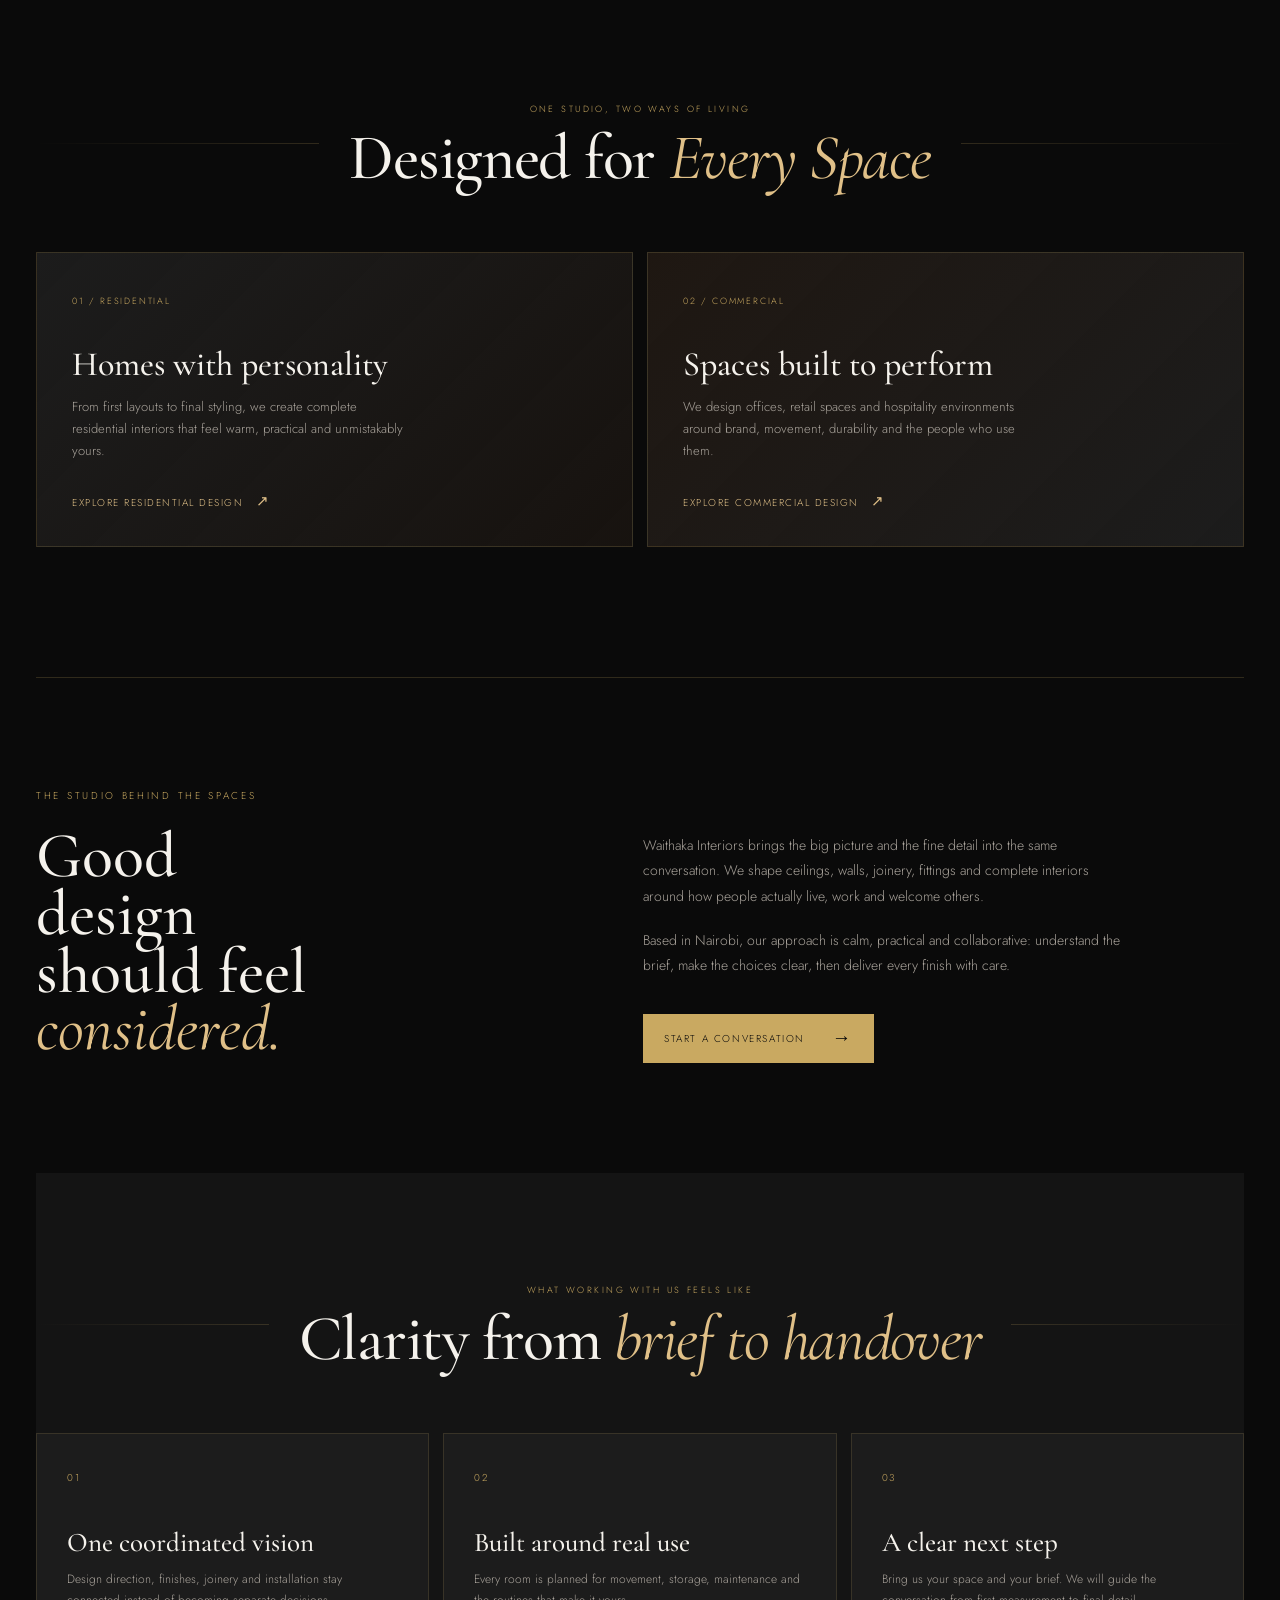
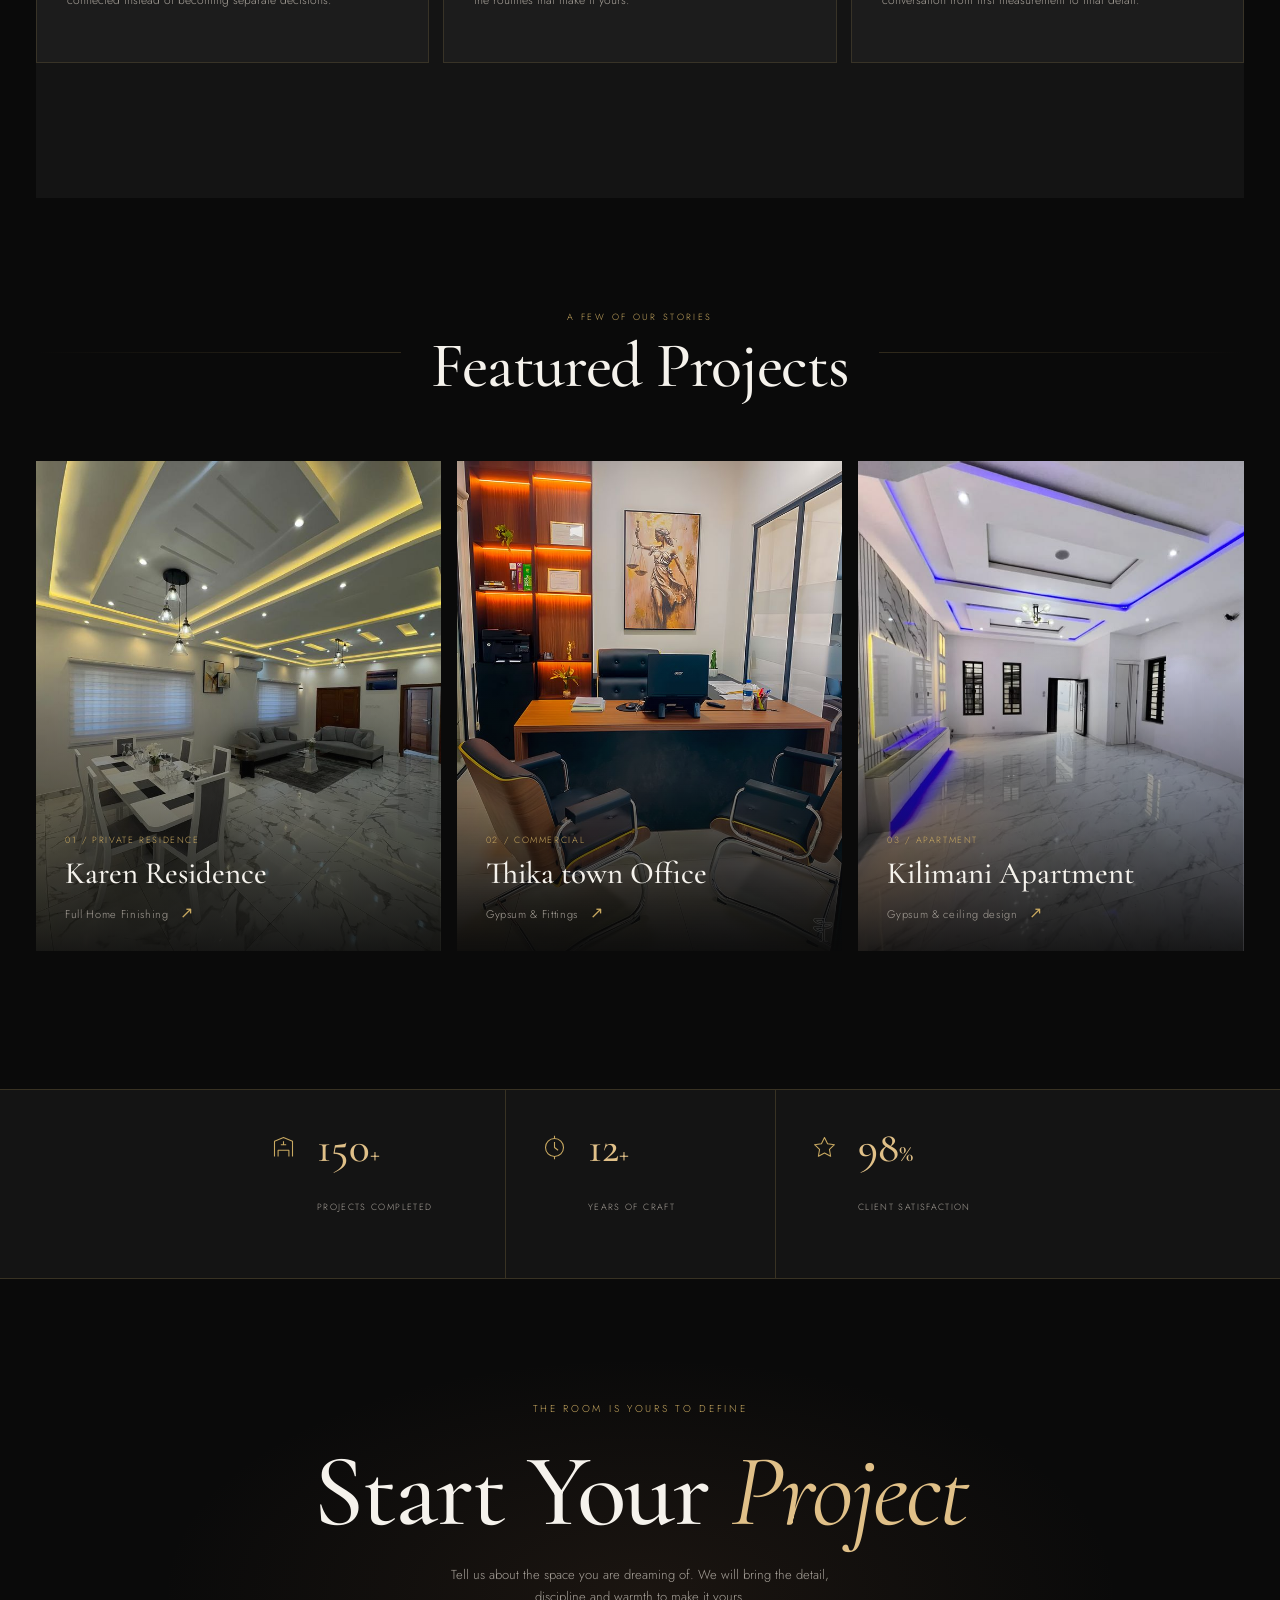
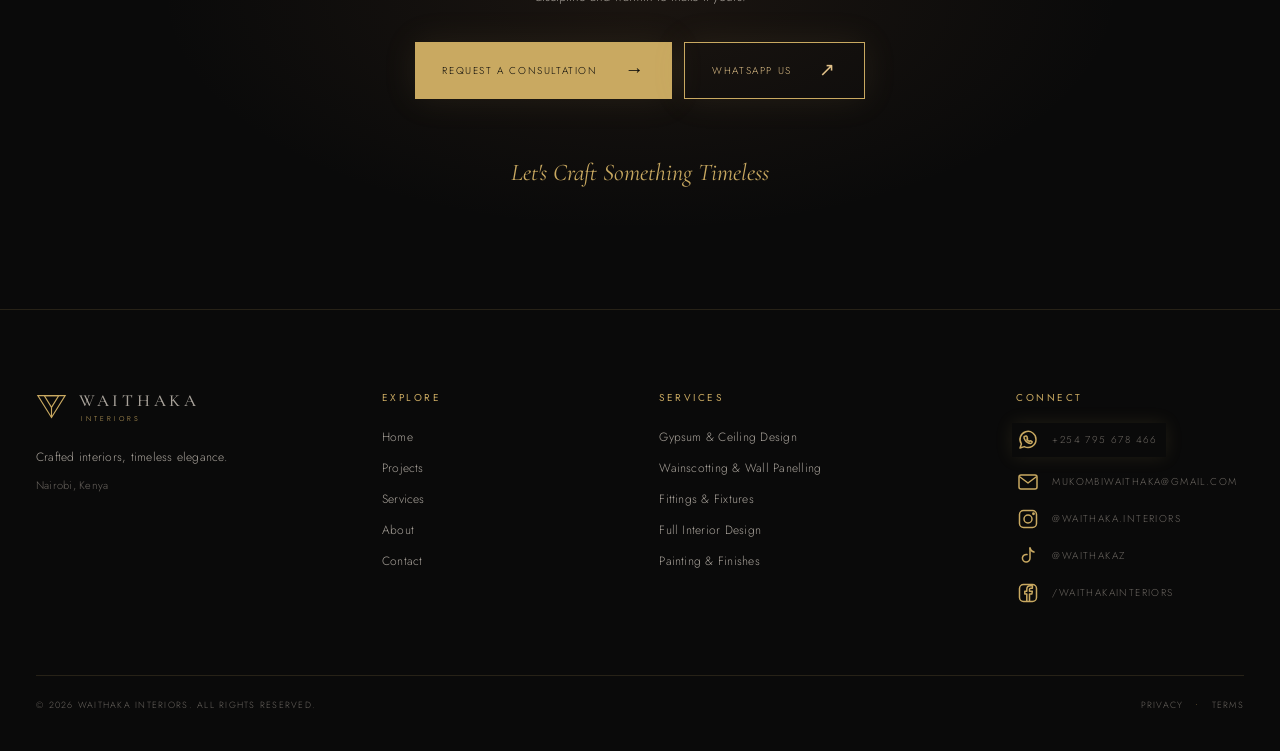
==== commit 65953d7b: "4" ====
--- a/index.html
+++ b/index.html
@@ -37,7 +37,7 @@
         <p class="eyebrow">Nairobi · Kenya <span></span> Est. 2012</p>
         <h1>Crafted Interiors,<br /><em>Timeless</em> Elegance</h1>
         <div class="ornament" aria-hidden="true"><span></span><i></i><span></span></div>
-        <p class="hero-subline">Gypsum <b>•</b> Wainscotting <b>•</b> Fittings <b>•</b> Full Interior Design</p>
+        <p class="hero-subline">Gypsum <b>•</b> Wainscotting <b>•</b> Fittings <b>•</b> Full Interior Design <b>•</b> Painting</p>
         <div class="hero-actions">
           <a class="button button-gold" href="#projects">Discover Projects <span>→</span></a>
           <a class="hero-text-link" href="#about">Meet the studio <span aria-hidden="true">↓</span></a>
@@ -54,6 +54,7 @@
         <a class="service-card reveal" href="services/wainscotting.html" aria-label="Learn about Wainscotting and Wall Panelling"><div class="service-number">02</div><svg viewBox="0 0 52 52" aria-hidden="true"><path d="M8 45V7h36v38M8 18h36M19 18v27M33 18v27M8 31h11M33 31h11"/></svg><h3>Wainscotting &amp; Wall Panelling</h3><p>Classic panelling, tailored to your space</p><span class="service-card__explore">Explore <b aria-hidden="true">↗</b></span></a>
         <a class="service-card reveal" href="services/fittings.html" aria-label="Learn about Fittings and Fixtures"><div class="service-number">03</div><svg viewBox="0 0 52 52" aria-hidden="true"><path d="M17 45V7h20v38M17 12h20M25 26h4M35 21v6a3 3 0 0 1-3 3h-3"/><path d="M10 45h32"/></svg><h3>Fittings &amp; Fixtures</h3><p>Custom joinery, handles &amp; hardware</p><span class="service-card__explore">Explore <b aria-hidden="true">↗</b></span></a>
         <a class="service-card reveal" href="services/full-interior-design.html" aria-label="Learn about Full Interior Design"><div class="service-number">04</div><svg viewBox="0 0 52 52" aria-hidden="true"><path d="M8 30v11h36V30M12 30v-9a7 7 0 0 1 7-7h14a7 7 0 0 1 7 7v9M8 34h36M14 41v4M38 41v4M16 25h20"/></svg><h3>Full Interior Design</h3><p>End-to-end design &amp; project management</p><span class="service-card__explore">Explore <b aria-hidden="true">↗</b></span></a>
+        <a class="service-card reveal" href="services/painting.html" aria-label="Learn about Residential and Commercial Painting"><div class="service-number">05</div><svg viewBox="0 0 52 52" aria-hidden="true"><path d="M8 13h36v12H8zM14 25v14M38 25v14M10 39h32M18 13V8h16v5"/></svg><h3>Painting &amp; Finishes</h3><p>Colour-led finishes for homes and offices</p><span class="service-card__explore">Explore <b aria-hidden="true">↗</b></span></a>
       </div>
     </section>
 
@@ -112,7 +113,7 @@
         <span>Nairobi, Kenya</span>
       </div>
       <div class="footer-column"><h3>Explore</h3><a href="#home">Home</a><a href="#projects">Projects</a><a href="#services">Services</a><a href="#about">About</a><a href="#contact">Contact</a></div>
-      <div class="footer-column"><h3>Services</h3><a href="services/gypsum.html">Gypsum &amp; Ceiling Design</a><a href="services/wainscotting.html">Wainscotting &amp; Wall Panelling</a><a href="services/fittings.html">Fittings &amp; Fixtures</a><a href="services/full-interior-design.html">Full Interior Design</a></div>
+      <div class="footer-column"><h3>Services</h3><a href="services/gypsum.html">Gypsum &amp; Ceiling Design</a><a href="services/wainscotting.html">Wainscotting &amp; Wall Panelling</a><a href="services/fittings.html">Fittings &amp; Fixtures</a><a href="services/full-interior-design.html">Full Interior Design</a><a href="services/painting.html">Painting &amp; Finishes</a></div>
       <div class="footer-column footer-connect"><h3>Connect</h3>
         <a class="social-link whatsapp-link" href="https://wa.me/254795678466" target="_blank" rel="noopener"><svg viewBox="0 0 24 24" aria-hidden="true"><path d="M20 11.5a8 8 0 0 1-11.7 7.1L4 20l1.4-4.1A8 8 0 1 1 20 11.5Z"/><path d="M9 8.5c.2-.5.5-.5.8-.5h.5c.2 0 .4.1.5.4l.7 1.6c.1.2.1.4-.1.6l-.5.6c.5 1 1.3 1.7 2.3 2.2l.6-.5c.2-.2.4-.2.6-.1l1.5.7c.3.1.4.3.3.6-.2.8-.7 1.3-1.5 1.4-2 .1-4.7-2.1-5.7-3.5-.8-1.2-1.2-2.8-.9-3.5Z"/></svg><span>+254 795 678 466</span></a>
         <a class="social-link email-link" href="mailto:mukombiwaithaka@gmail.com"><svg viewBox="0 0 24 24" aria-hidden="true"><rect x="3" y="5" width="18" height="14" rx="2"/><path d="m4 7 8 6 8-6"/></svg><span>mukombiwaithaka@gmail.com</span></a>
--- a/style.css
+++ b/style.css
@@ -56,7 +56,7 @@
 .hero-index { position: absolute; z-index: 2; right: 36px; bottom: 40px; color: var(--gold); font: 18px 'Cormorant Garamond', serif; letter-spacing: .08em; }.hero-index span { color: var(--dim); padding: 0 8px; }
 .section { width: min(1240px, calc(100% - 72px)); margin: auto; padding: 138px 0; }.services-section { padding-bottom: 148px; }.projects-section { padding-top: 112px; }
 .section-heading { display: grid; grid-template-columns: 1fr auto 1fr; align-items: center; gap: 30px; margin-bottom: 66px; text-align: center; }.section-heading .eyebrow { margin-bottom: 14px; font-size: 9px; }.section-heading h2, .cta-section h2 { font: 500 clamp(44px, 5vw, 70px)/.9 'Cormorant Garamond', serif; margin: 0; letter-spacing: -.02em; }.flourish { height: 1px; background: linear-gradient(90deg, transparent, var(--line)); }.flourish:last-child { background: linear-gradient(90deg, var(--line), transparent); }
-.services-grid { display: grid; grid-template-columns: repeat(4, 1fr); gap: 14px; }.service-card { display: block; min-height: 330px; position: relative; background: var(--card); border: 1px solid rgba(201,169,97,.15); border-radius: 8px; padding: 31px 28px 26px; color: var(--text); text-decoration: none; transition: .35s; }.service-card:hover { border-color: rgba(201,169,97,.48); transform: translateY(-7px); box-shadow: 0 18px 30px rgba(0,0,0,.2); }.service-number { position: absolute; right: 27px; top: 29px; color: var(--dim); font-size: 10px; letter-spacing: .15em; }.service-card svg { width: 52px; height: 52px; fill: none; stroke: var(--gold); stroke-width: 1.35; stroke-linecap: round; stroke-linejoin: round; margin: 18px 0 33px; }.service-card h3 { font: 500 25px/1 'Cormorant Garamond', serif; margin: 0 0 14px; max-width: 190px; }.service-card p { color: var(--muted); font-size: 12px; line-height: 1.5; margin: 0; max-width: 190px; }
+.services-grid { display: grid; grid-template-columns: repeat(5, 1fr); gap: 14px; }.service-card { display: block; min-height: 330px; position: relative; background: var(--card); border: 1px solid rgba(201,169,97,.15); border-radius: 8px; padding: 31px 28px 26px; color: var(--text); text-decoration: none; transition: .35s; }.service-card:hover { border-color: rgba(201,169,97,.48); transform: translateY(-7px); box-shadow: 0 18px 30px rgba(0,0,0,.2); }.service-number { position: absolute; right: 27px; top: 29px; color: var(--dim); font-size: 10px; letter-spacing: .15em; }.service-card svg { width: 52px; height: 52px; fill: none; stroke: var(--gold); stroke-width: 1.35; stroke-linecap: round; stroke-linejoin: round; margin: 18px 0 33px; }.service-card h3 { font: 500 25px/1 'Cormorant Garamond', serif; margin: 0 0 14px; max-width: 190px; }.service-card p { color: var(--muted); font-size: 12px; line-height: 1.5; margin: 0; max-width: 190px; }
 .service-card__explore { position: absolute; bottom: 26px; color: var(--gold); font-size: 9px; letter-spacing: .2em; text-transform: uppercase; }.service-card__explore b { font-size: 16px; margin-left: 8px; font-weight: 400; }
 .design-scope-section { padding-top: 35px; padding-bottom: 130px; }.design-scope-grid { display: grid; grid-template-columns: repeat(2, minmax(0, 1fr)); gap: 14px; }.design-scope-card { min-height: 275px; padding: 34px 35px; border: 1px solid rgba(201,169,97,.18); background: linear-gradient(135deg, var(--card), rgba(139,94,60,.1)); }.design-scope-card:nth-child(2) { background: linear-gradient(135deg, rgba(139,94,60,.16), var(--card)); }.design-scope-card__number { color: var(--gold); font-size: 9px; letter-spacing: .2em; text-transform: uppercase; }.design-scope-card h3 { margin: 38px 0 14px; font: 500 34px/1 'Cormorant Garamond', serif; }.design-scope-card p { max-width: 42ch; margin: 0; color: var(--muted); font-size: 13px; line-height: 1.7; }.design-scope-card a { display: inline-block; margin-top: 28px; color: var(--gold-light); font-size: 10px; letter-spacing: .15em; text-transform: uppercase; }.design-scope-card a span { margin-left: 8px; font-size: 15px; }
 .about-section { padding-top: 110px; padding-bottom: 110px; border-top: 1px solid var(--line); }.about-grid { display: grid; grid-template-columns: .9fr 1.1fr; gap: clamp(3rem, 9vw, 9rem); align-items: start; }.about-heading h2 { max-width: 9ch; margin: 0; font: 500 clamp(44px, 5vw, 70px)/.9 'Cormorant Garamond', serif; }.about-copy { max-width: 54ch; padding-top: 2.8rem; }.about-copy p { color: var(--muted); font-size: 14px; line-height: 1.8; margin: 0 0 1.2rem; }.about-copy .button { margin-top: 1rem; }
@@ -66,6 +66,7 @@
 .cta-section { min-height: 630px; display: flex; flex-direction: column; align-items: center; justify-content: center; text-align: center; padding: 100px 24px; background: radial-gradient(ellipse at center, rgba(139,94,60,.13), transparent 53%); }.cta-section .eyebrow { margin-bottom: 29px; }.cta-section h2 { font-size: clamp(60px, 8vw, 108px); }.cta-copy { max-width: 390px; color: var(--muted); font-size: 13px; line-height: 1.7; margin: 27px 0 34px; }.cta-actions { display: flex; flex-wrap: wrap; justify-content: center; gap: 12px; }.button-large { padding: 20px 27px; box-shadow: 0 0 35px rgba(201,169,97,.1); }.button-outline { border: 1px solid var(--gold); color: var(--gold-light); }.button-outline:hover { background: var(--gold); color: var(--bg); }.cta-signoff { color: var(--gold); font: italic 400 24px 'Cormorant Garamond', serif; margin: 59px 0 0; }
 .footer-placeholder { display: none; }
 .reveal { opacity: 0; transform: translateY(22px); transition: opacity .8s ease, transform .8s ease; }.reveal.visible { opacity: 1; transform: none; }.services-grid .reveal:nth-child(2), .projects-grid .reveal:nth-child(2) { transition-delay: .1s; }.services-grid .reveal:nth-child(3), .projects-grid .reveal:nth-child(3) { transition-delay: .2s; }.services-grid .reveal:nth-child(4) { transition-delay: .3s; }
+@media (max-width: 1100px) { .services-grid { grid-template-columns: repeat(3, 1fr); } }
 @media (max-width: 900px) { .nav-shell, .hero-content, .section, footer { width: min(100% - 48px, 700px); }.nav-links { gap: 1.1rem; }.services-grid { grid-template-columns: repeat(2, 1fr); }.projects-grid { grid-template-columns: repeat(2, 1fr); }.project-card:last-child { grid-column: span 2; height: 390px; }.hero h1 { font-size: clamp(62px, 10vw, 90px); }.stat { width: 220px; padding-left: 22px; padding-right: 22px; } }
 @media (max-width: 767px) { .site-header { background: rgba(10,10,10,.76); }.nav-shell { height: 74px; width: calc(100% - 40px); }.menu-toggle { display: block; }.nav-links { position: fixed; inset: 74px 0 0; background: rgba(10,10,10,.97); backdrop-filter: blur(16px); flex-direction: column; justify-content: center; gap: 27px; transform: translateX(100%); transition: transform .4s; }.nav-links.open { transform: translateX(0); }.nav-links > a:not(.nav-quote) { font: 400 26px 'Cormorant Garamond', serif; letter-spacing: .07em; color: var(--text); }.nav-quote { margin-top: 10px; }.menu-toggle.active span:first-child { transform: translateY(3px) rotate(45deg); }.menu-toggle.active span:last-child { transform: translateY(-4px) rotate(-45deg); }.hero { min-height: 760px; background-position: 60% center; }.hero-content { width: calc(100% - 40px); margin-top: 70px; }.hero h1 { font-size: clamp(55px, 16vw, 82px); }.hero-subline { font-size: 9px; letter-spacing: .12em; line-height: 2; max-width: 270px; }.hero-subline b { padding: 0 4px; }.ornament { margin: 30px 0 20px; width: 185px; }.hero-actions { align-items: flex-start; flex-direction: column; gap: 20px; }.hero-scroll { left: 16px; bottom: 31px; }.hero-index { right: 20px; bottom: 35px; }.section { width: calc(100% - 40px); padding: 90px 0; }.section-heading { grid-template-columns: 34px 1fr 34px; gap: 14px; margin-bottom: 43px; }.section-heading h2 { font-size: 48px; }.section-heading .eyebrow { white-space: nowrap; font-size: 7px; }.services-grid, .projects-grid { grid-template-columns: 1fr; gap: 12px; }.service-card { min-height: 290px; }.project-card, .project-card:last-child { grid-column: auto; height: 430px; }.stats-section { min-height: 0; display: grid; grid-template-columns: repeat(3, 1fr); }.stat { width: auto; display: block; padding: 30px 12px; text-align: center; }.stat + .stat { border-left: 1px solid var(--line); }.stat svg { margin: 0 auto 12px; display: block; }.stat strong { display: block; font-size: 36px; }.stat p { font-size: 7px; letter-spacing: .1em; line-height: 1.4; }.cta-section { min-height: 580px; padding: 80px 20px; }.cta-section h2 { font-size: 68px; }.cta-copy { font-size: 12px; }.cta-signoff { font-size: 21px; margin-top: 47px; }footer { width: calc(100% - 40px); font-size: 7px; gap: 15px; }footer span:nth-child(2) { display: none; }.modal-content h2 { font-size: 58px; }.tour-frame { height: 240px; }.modal-close { right: 20px; } }
 .tour-modal[hidden] { display: none; }
